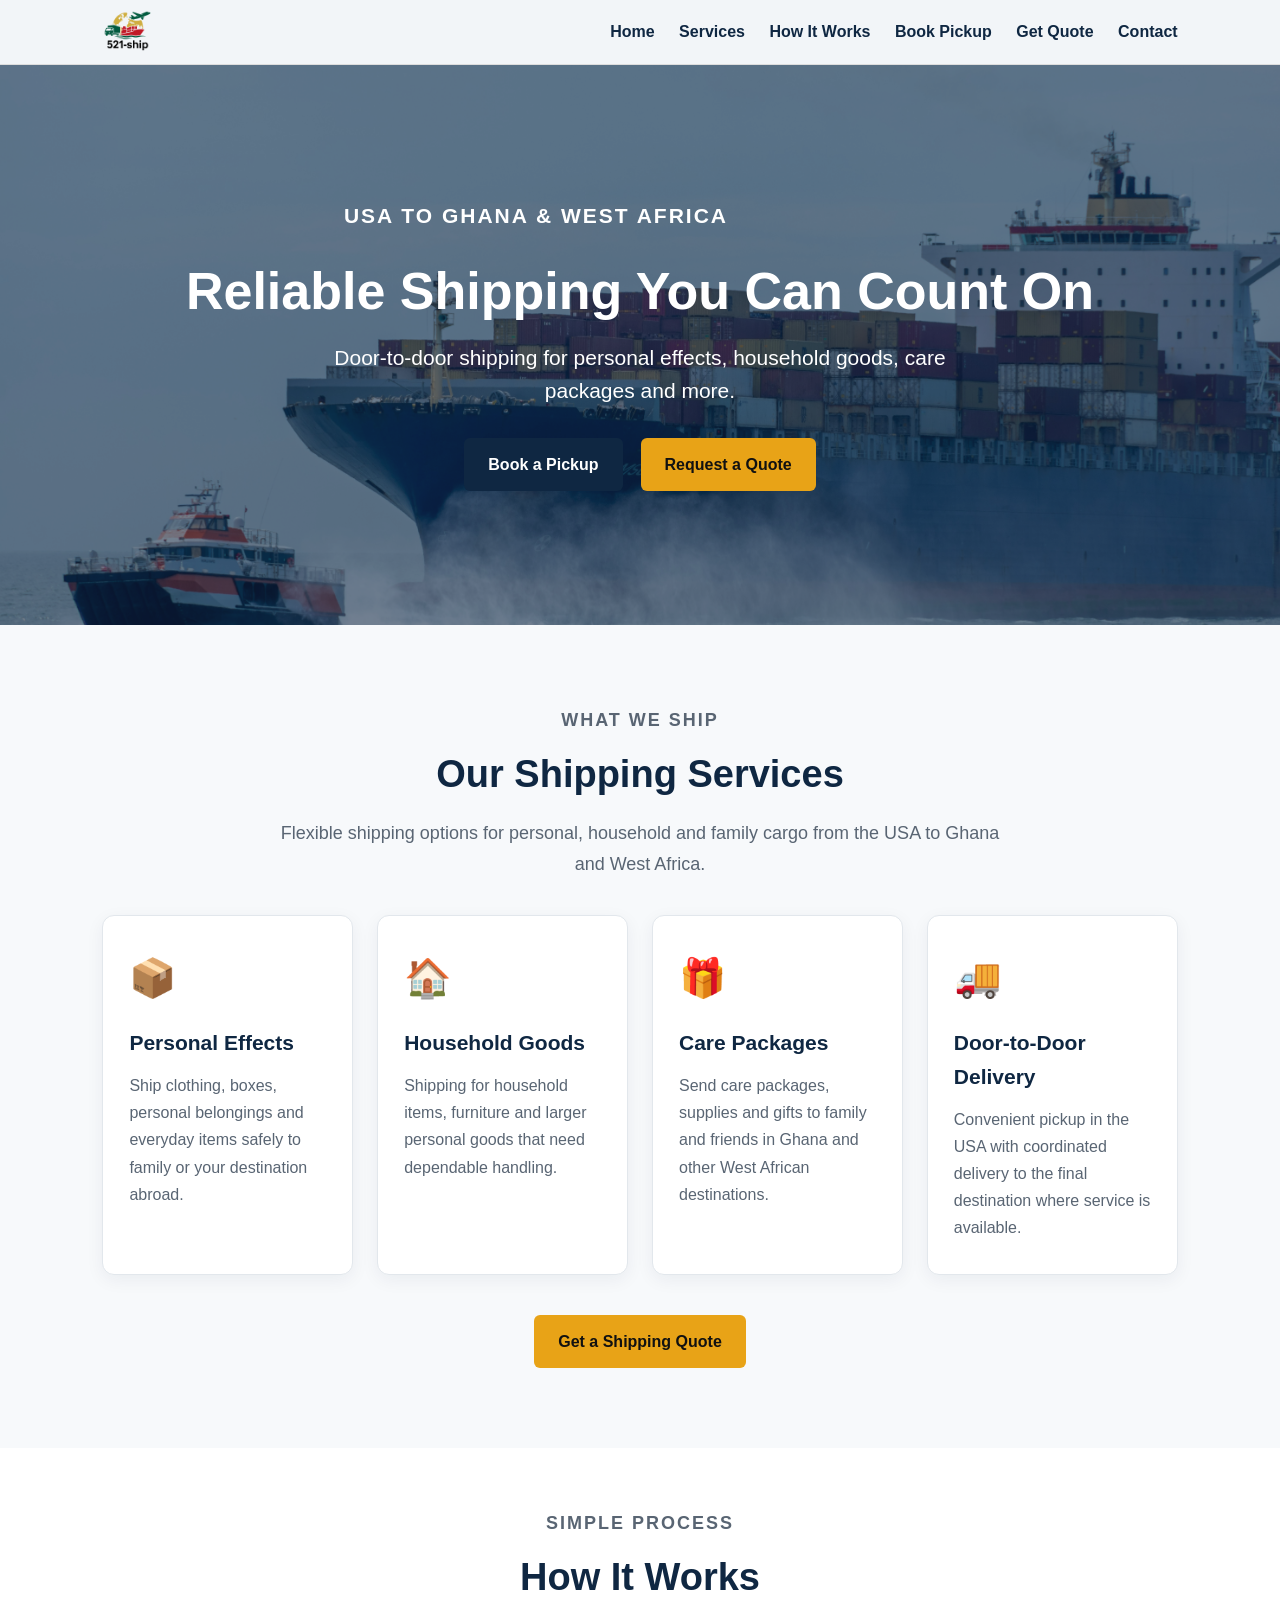
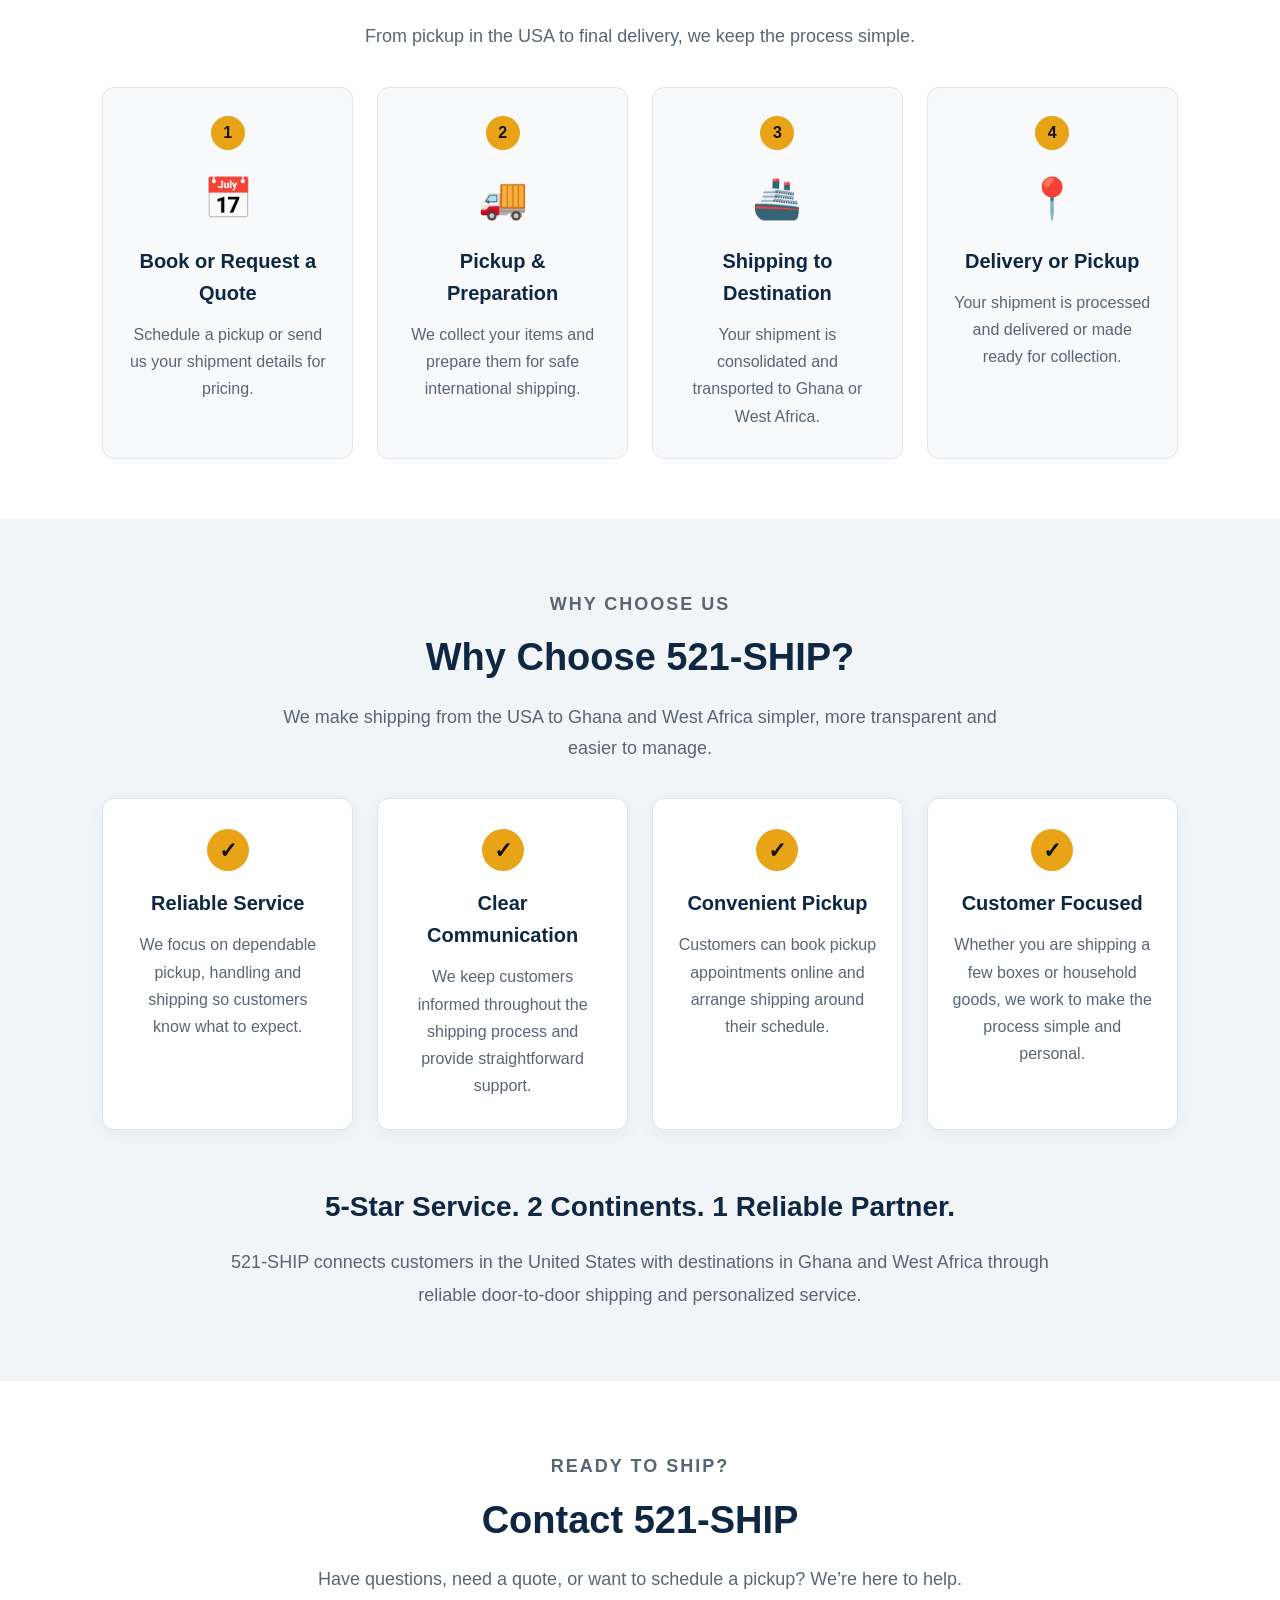
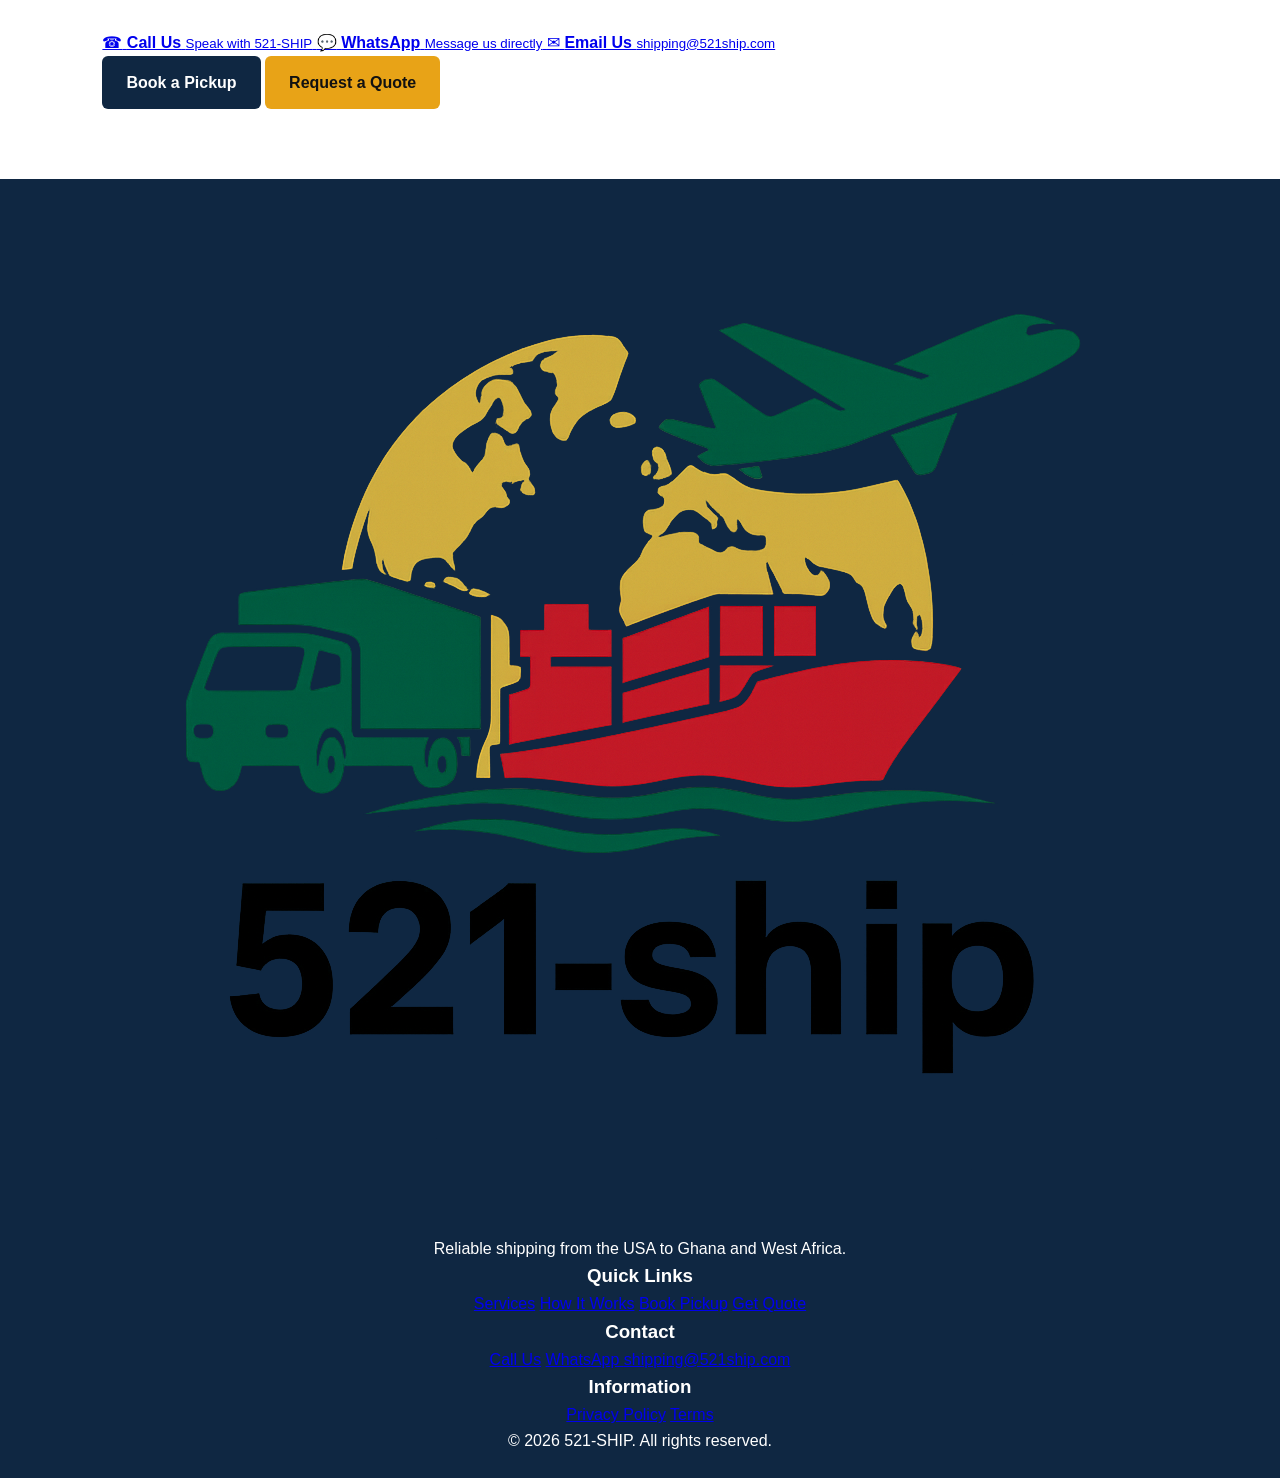
==== index.html @ 3feaa0c7 "Update index.html" ====
<!DOCTYPE html>
<html lang="en">
<head>
    <meta charset="UTF-8">
    
    <meta name="viewport" content="width=device-width, initial-scale=1.0">

    <title>521-SHIP | Shipping USA to Ghana & West Africa</title>

    <meta
        name="description"
        content="521-SHIP provides reliable door-to-door shipping from the USA to Ghana and West Africa."
    >
    <link rel="stylesheet" href="css/style.css">
</head>

<body>

 <header>

    <a href="index.html" class="logo-link">
    <img
    src="./images/logo512.png"
    alt="521-SHIP"
    class="site-logo"
>
    </a>

    <nav>
        <a href="index.html#home">Home</a>
        <a href="index.html#services">Services</a>
        <a href="index.html#how-it-works">How It Works</a>
        <a href="booking.html">Book Pickup</a>
        <a href="quote.html">Get Quote</a>
        <a href="index.html#contact">Contact</a>
    </nav>

</header>


    <main>

<section id="home" class="hero">

    <div class="hero-overlay"></div>

    <div class="hero-content">

        <p class="hero-kicker">
            USA TO GHANA & WEST AFRICA
        </p>

        <h2>
            Reliable Shipping You Can Count On
        </h2>

        <p class="hero-text">
            Door-to-door shipping for personal effects,
            household goods, care packages and more.
        </p>

        <div class="button-group">
            <a class="btn" href="booking.html">
                Book a Pickup
            </a>

            <a class="btn btn-secondary" href="quote.html">
                Request a Quote
            </a>
        </div>

    </div>

</section>


<section id="services" class="services-section">

    <div class="section-heading">
        <p class="section-kicker">WHAT WE SHIP</p>
        <h2>Our Shipping Services</h2>
        <p>
            Flexible shipping options for personal, household and family cargo
            from the USA to Ghana and West Africa.
        </p>
    </div>

    <div class="services-grid">

        <div class="service-card">
            <div class="service-icon">📦</div>
            <h3>Personal Effects</h3>
            <p>
                Ship clothing, boxes, personal belongings and everyday items
                safely to family or your destination abroad.
            </p>
        </div>

        <div class="service-card">
            <div class="service-icon">🏠</div>
            <h3>Household Goods</h3>
            <p>
                Shipping for household items, furniture and larger personal
                goods that need dependable handling.
            </p>
        </div>

        <div class="service-card">
            <div class="service-icon">🎁</div>
            <h3>Care Packages</h3>
            <p>
                Send care packages, supplies and gifts to family and friends
                in Ghana and other West African destinations.
            </p>
        </div>

        <div class="service-card">
            <div class="service-icon">🚚</div>
            <h3>Door-to-Door Delivery</h3>
            <p>
                Convenient pickup in the USA with coordinated delivery to the
                final destination where service is available.
            </p>
        </div>

    </div>

    <div class="services-cta">
        <a href="quote.html" class="btn btn-secondary">
            Get a Shipping Quote
        </a>
    </div>

</section>


<section id="how-it-works" class="how-section">

    <div class="section-heading">
        <p class="section-kicker">SIMPLE PROCESS</p>
        <h2>How It Works</h2>
        <p>
            From pickup in the USA to final delivery, we keep the process simple.
        </p>
    </div>

    <div class="how-grid">

        <div class="how-card">
            <div class="step-number">1</div>
            <div class="how-icon">📅</div>
            <h3>Book or Request a Quote</h3>
            <p>
                Schedule a pickup or send us your shipment details for pricing.
            </p>
        </div>

        <div class="how-card">
            <div class="step-number">2</div>
            <div class="how-icon">🚚</div>
            <h3>Pickup & Preparation</h3>
            <p>
                We collect your items and prepare them for safe international shipping.
            </p>
        </div>

        <div class="how-card">
            <div class="step-number">3</div>
            <div class="how-icon">🚢</div>
            <h3>Shipping to Destination</h3>
            <p>
                Your shipment is consolidated and transported to Ghana or West Africa.
            </p>
        </div>

        <div class="how-card">
            <div class="step-number">4</div>
            <div class="how-icon">📍</div>
            <h3>Delivery or Pickup</h3>
            <p>
                Your shipment is processed and delivered or made ready for collection.
            </p>
        </div>

    </div>

</section>


    <section id="about" class="about-section">

    <div class="section-heading">
        <p class="section-kicker">WHY CHOOSE US</p>
        <h2>Why Choose 521-SHIP?</h2>
        <p>
            We make shipping from the USA to Ghana and West Africa
            simpler, more transparent and easier to manage.
        </p>
    </div>

    <div class="why-grid">

        <div class="why-card">
            <div class="why-icon">✓</div>
            <h3>Reliable Service</h3>
            <p>
                We focus on dependable pickup, handling and shipping
                so customers know what to expect.
            </p>
        </div>

        <div class="why-card">
            <div class="why-icon">✓</div>
            <h3>Clear Communication</h3>
            <p>
                We keep customers informed throughout the shipping
                process and provide straightforward support.
            </p>
        </div>

        <div class="why-card">
            <div class="why-icon">✓</div>
            <h3>Convenient Pickup</h3>
            <p>
                Customers can book pickup appointments online and
                arrange shipping around their schedule.
            </p>
        </div>

        <div class="why-card">
            <div class="why-icon">✓</div>
            <h3>Customer Focused</h3>
            <p>
                Whether you are shipping a few boxes or household goods,
                we work to make the process simple and personal.
            </p>
        </div>

    </div>

    <div class="about-story">

        <h3>5-Star Service. 2 Continents. 1 Reliable Partner.</h3>

        <p>
            521-SHIP connects customers in the United States with
            destinations in Ghana and West Africa through reliable
            door-to-door shipping and personalized service.
        </p>

    </div>

</section>


<section id="contact" class="contact-section">

    <div class="section-heading">
        <p class="section-kicker">READY TO SHIP?</p>
        <h2>Contact 521-SHIP</h2>
        <p>
            Have questions, need a quote, or want to schedule a pickup?
            We’re here to help.
        </p>
    </div>

    <div class="contact-actions">

        <a class="contact-action" href="tel:+18352427092">
            <span class="contact-action-icon">☎</span>
            <span>
                <strong>Call Us</strong>
                <small>Speak with 521-SHIP</small>
            </span>
        </a>

        <a class="contact-action"
           href="https://wa.me/18352427092"
           target="_blank">

            <span class="contact-action-icon">💬</span>
            <span>
                <strong>WhatsApp</strong>
                <small>Message us directly</small>
            </span>
        </a>

        <a class="contact-action"
           href="mailto:shipping@521ship.com">

            <span class="contact-action-icon">✉</span>
            <span>
                <strong>Email Us</strong>
                <small>shipping@521ship.com</small>
            </span>
        </a>

    </div>

    <div class="contact-cta">

        <a href="booking.html" class="btn">
            Book a Pickup
        </a>

        <a href="quote.html" class="btn btn-secondary">
            Request a Quote
        </a>

    </div>

</section>

    </main>


 <footer class="site-footer">

    <div class="footer-grid">

        <div class="footer-brand">
            <img
                src="./images/logo512.png"
                alt="521-SHIP"
                class="footer-logo"
            >

            <p>
                Reliable shipping from the USA to Ghana and West Africa.
            </p>
        </div>

        <div class="footer-links">
            <h3>Quick Links</h3>

            <a href="index.html#services">Services</a>
            <a href="index.html#how-it-works">How It Works</a>
            <a href="booking.html">Book Pickup</a>
            <a href="quote.html">Get Quote</a>
        </div>

        <div class="footer-links">
            <h3>Contact</h3>

            <a href="tel:+1YOURNUMBER">Call Us</a>
            <a href="https://wa.me/1YOURNUMBER" target="_blank">
                WhatsApp
            </a>
            <a href="mailto:shipping@521ship.com">
                shipping@521ship.com
            </a>
        </div>

        <div class="footer-links">
            <h3>Information</h3>

            <a href="privacy.html">Privacy Policy</a>
            <a href="terms.html">Terms</a>
        </div>

    </div>

    <div class="footer-bottom">
        <p>
            &copy; 2026 521-SHIP. All rights reserved.
        </p>
    </div>

</footer>

</body>
</html>
---- css/style.css ----
* {
    margin: 0;
    padding: 0;
    box-sizing: border-box;
}

.logo-link {
    display: flex;
    align-items: center;
    text-decoration: none;
}

.site-logo {
    height: 52px;
    width: auto;
    max-width: 220px;
    object-fit: contain;
    display: block;
}


body {
    font-family: Arial, Helvetica, sans-serif;
    line-height: 1.6;
    color: #222;
    background: #ffffff;
}

header {
     background: #f2f5f8;
    color: #0f2742;
    padding: 6px 8%;
    display: flex;
    justify-content: space-between;
    align-items: center;
    flex-wrap: wrap;
    gap: 15px;
    border-bottom: 1px solid #dddddd;
    box-shadow: 0 2px 8px rgba(0,0,0,0.05);
}

header h1 {
    font-size: 28px;
}

nav a {
    color: #0f2742;
    text-decoration: none;
    margin-left: 20px;
    font-weight: 600;
}

nav a:hover {
    color: #e8a317;
}

.hero {
    position: relative;
    min-height: 560px;
    background-image: url("../images/shipping_hero.jpg");
    background-size: cover;
    background-position: center;
    display: flex;
    align-items: center;
    justify-content: center;
    text-align: center;
    padding: 80px 20px;
    overflow: hidden;
}

.hero-overlay {
    position: absolute;
    inset: 0;
    background: rgba(15, 39, 66, 0.58);
}

.hero-content {
    position: relative;
    z-index: 2;
    max-width: 950px;
    color: white;
}

.hero-kicker {
    font-size: 16px;
    font-weight: 700;
    letter-spacing: 2px;
    margin-bottom: 15px;
}


.hero h2 {
    font-size: 52px;
    line-height: 1.12;
    margin-bottom: 20px;
    color: white;
}

.hero-text {
    font-size: 21px;
    line-height: 1.6;
    max-width: 700px;
    margin: 0 auto 30px;
}


.hero p {
    font-size: 21px;
    max-width: 700px;
    margin-bottom: 30px;
}

.button-group {
    display: flex;
    gap: 18px;
    flex-wrap: wrap;
    justify-content: center;
    margin-top: 10px;
}

.btn {
    display: inline-block;
    padding: 14px 24px;
    border-radius: 6px;
    text-decoration: none;
    font-weight: bold;
    background: #0f2742;
    color: white;
}

.btn-secondary {
    background: #e8a317;
    color: #111;
}

section {
    padding: 70px 8%;
}

section h2 {
    text-align: center;
    font-size: 34px;
    margin-bottom: 35px;
    color: #0f2742;
}

.services-section {
    background: #f7f9fb;
    padding: 80px 8%;
}

.section-heading {
    max-width: 750px;
    margin: 0 auto 35px;
    text-align: center;
}

.section-kicker {
    color: #d99200;
    font-size: 14px;
    font-weight: 700;
    letter-spacing: 2px;
    margin-bottom: 8px;
}

.section-heading h2 {
    font-size: 38px;
    color: #0f2742;
    margin-bottom: 14px;
}

.section-heading p {
    font-size: 18px;
    color: #596573;
    line-height: 1.7;
}


.about-section {
    background: #f2f5f8;
    padding: 70px 8%;
}

.why-grid {
    display: grid;
    grid-template-columns: repeat(4, 1fr);
    gap: 24px;
    max-width: 1200px;
    margin: 0 auto 45px;
}

.why-card {
    background: #ffffff;
    border-radius: 12px;
    padding: 30px 24px;
    text-align: center;
    border: 1px solid #dde4ea;
    box-shadow: 0 5px 18px rgba(15, 39, 66, 0.05);
}

.why-icon {
    width: 42px;
    height: 42px;
    margin: 0 auto 16px;
    border-radius: 50%;
    background: #e8a317;
    color: #111;
    display: flex;
    align-items: center;
    justify-content: center;
    font-size: 22px;
    font-weight: 700;
}

.why-card h3 {
    color: #0f2742;
    font-size: 20px;
    margin-bottom: 12px;
}

.why-card p {
    color: #596573;
    line-height: 1.7;
}

.about-story {
    max-width: 850px;
    margin: auto;
    text-align: center;
    padding-top: 10px;
}

.about-story h3 {
    color: #0f2742;
    font-size: 28px;
    margin-bottom: 16px;
}

.about-story p {
    color: #596573;
    font-size: 18px;
    line-height: 1.8;
}





.services-grid {
    display: grid;
    grid-template-columns: repeat(4, 1fr);
    gap: 24px;
    max-width: 1200px;
    margin: auto;
}

.service-card {
    background: white;
    border-radius: 12px;
    padding: 32px 26px;
    border: 1px solid #e2e7ec;
    box-shadow: 0 5px 18px rgba(15, 39, 66, 0.06);
    transition: transform 0.25s ease, box-shadow 0.25s ease;
}

.service-card:hover {
    transform: translateY(-6px);
    box-shadow: 0 12px 28px rgba(15, 39, 66, 0.12);
}

.service-icon {
    font-size: 38px;
    margin-bottom: 18px;
}

.service-card h3 {
    color: #0f2742;
    font-size: 21px;
    margin-bottom: 12px;
}

.service-card p {
    color: #596573;
    line-height: 1.7;
}

.services-cta {
    text-align: center;
    margin-top: 40px;
}


.services-grid {
    display: grid;
    grid-template-columns: repeat(auto-fit, minmax(220px, 1fr));
    gap: 24px;
}


.how-section {
    background: #ffffff;
    padding: 60px 8%;
}

.how-grid {
    display: grid;
    grid-template-columns: repeat(4, 1fr);
    gap: 24px;
    max-width: 1200px;
    margin: auto;
}

.how-card {
    position: relative;
    text-align: center;
    padding: 28px 24px;
    border-radius: 12px;
    background: #f7f9fb;
    border: 1px solid #e1e6eb;
}

.step-number {
    width: 34px;
    height: 34px;
    border-radius: 50%;
    background: #e8a317;
    color: #111;
    font-weight: 700;
    display: flex;
    align-items: center;
    justify-content: center;
    margin: 0 auto 16px;
}

.how-icon {
    font-size: 40px;
    margin-bottom: 15px;
}

.how-card h3 {
    color: #0f2742;
    font-size: 20px;
    margin-bottom: 12px;
}

.how-card p {
    color: #596573;
    line-height: 1.7;
}



.card {
    background: white;
    border: 1px solid #dddddd;
    border-radius: 10px;
    padding: 26px;
    box-shadow: 0 4px 12px rgba(0,0,0,0.06);
}

.card h3 {
    margin-bottom: 12px;
    color: #0f2742;
}

.steps {
    max-width: 800px;
    margin: auto;
}

.steps li {
    margin-bottom: 14px;
    font-size: 18px;
}

.about,
.contact {
    background: #f3f6f9;
    text-align: center;
}

footer {
    background: #0f2742;
    color: white;
    text-align: center;
    padding: 25px;
}

.booking-page {
    max-width: 1100px;
    margin: auto;
    padding: 40px 20px;
}

.booking-page h2 {
    text-align: center;
    color: #0f2742;
    margin-bottom: 10px;
}

.booking-page p {
    text-align: center;
    margin-bottom: 30px;
}


.contact-buttons {
    display: flex;
    justify-content: center;
    gap: 15px;
    flex-wrap: wrap;
    margin-top: 25px;
}

.whatsapp-btn {
    background: #25D366;
    color: white;
}

@media (max-width: 700px) {


    .how-grid {
        grid-template-columns: 1fr;
    }

    .how-section {
        padding: 60px 20px;
    }
    

    .services-grid {
    grid-template-columns: 1fr;
}

.services-section {
    padding: 60px 20px;
}

.section-heading h2 {
    font-size: 30px;
}

    .hero {
    min-height: 480px;
    padding: 60px 18px;
}

.hero h2 {
    font-size: 36px;
}

.hero-text {
    font-size: 18px;
}

.hero-kicker {
    font-size: 13px;
}

    nav {
    display: flex;
    flex-wrap: wrap;
    justify-content: center;
    gap: 10px;
}

nav a {
    margin: 0;
}

.site-logo {
    height: 50px;
}

    header {
        flex-direction: column;
        gap: 12px;
    }

    nav a {
        margin: 0 8px;
    }

    .hero h2 {
        font-size: 34px;
    }

    .hero p {
        font-size: 18px;
    }
.why-grid {
        grid-template-columns: 1fr;
    }

    .about-section {
        padding: 60px 20px;
    }

    .about-story h3 {
        font-size: 24px;
    }
    
}
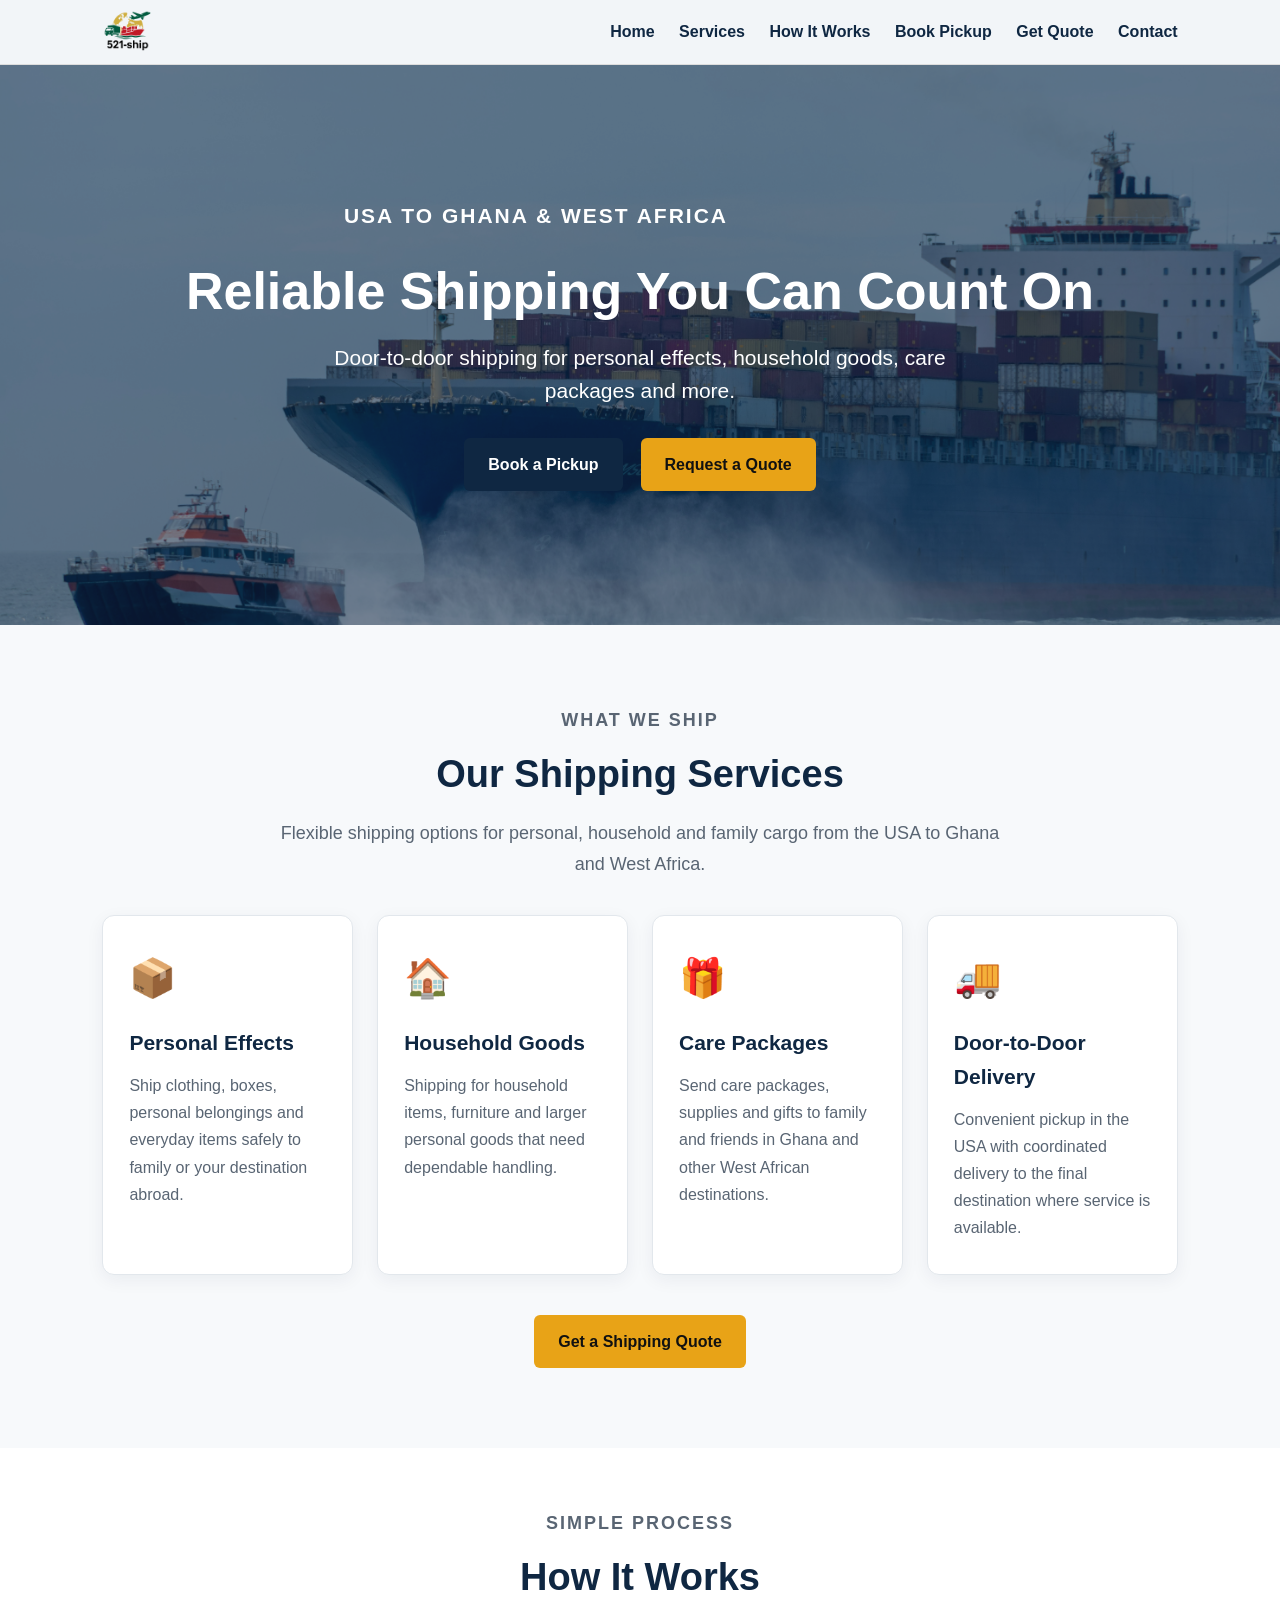
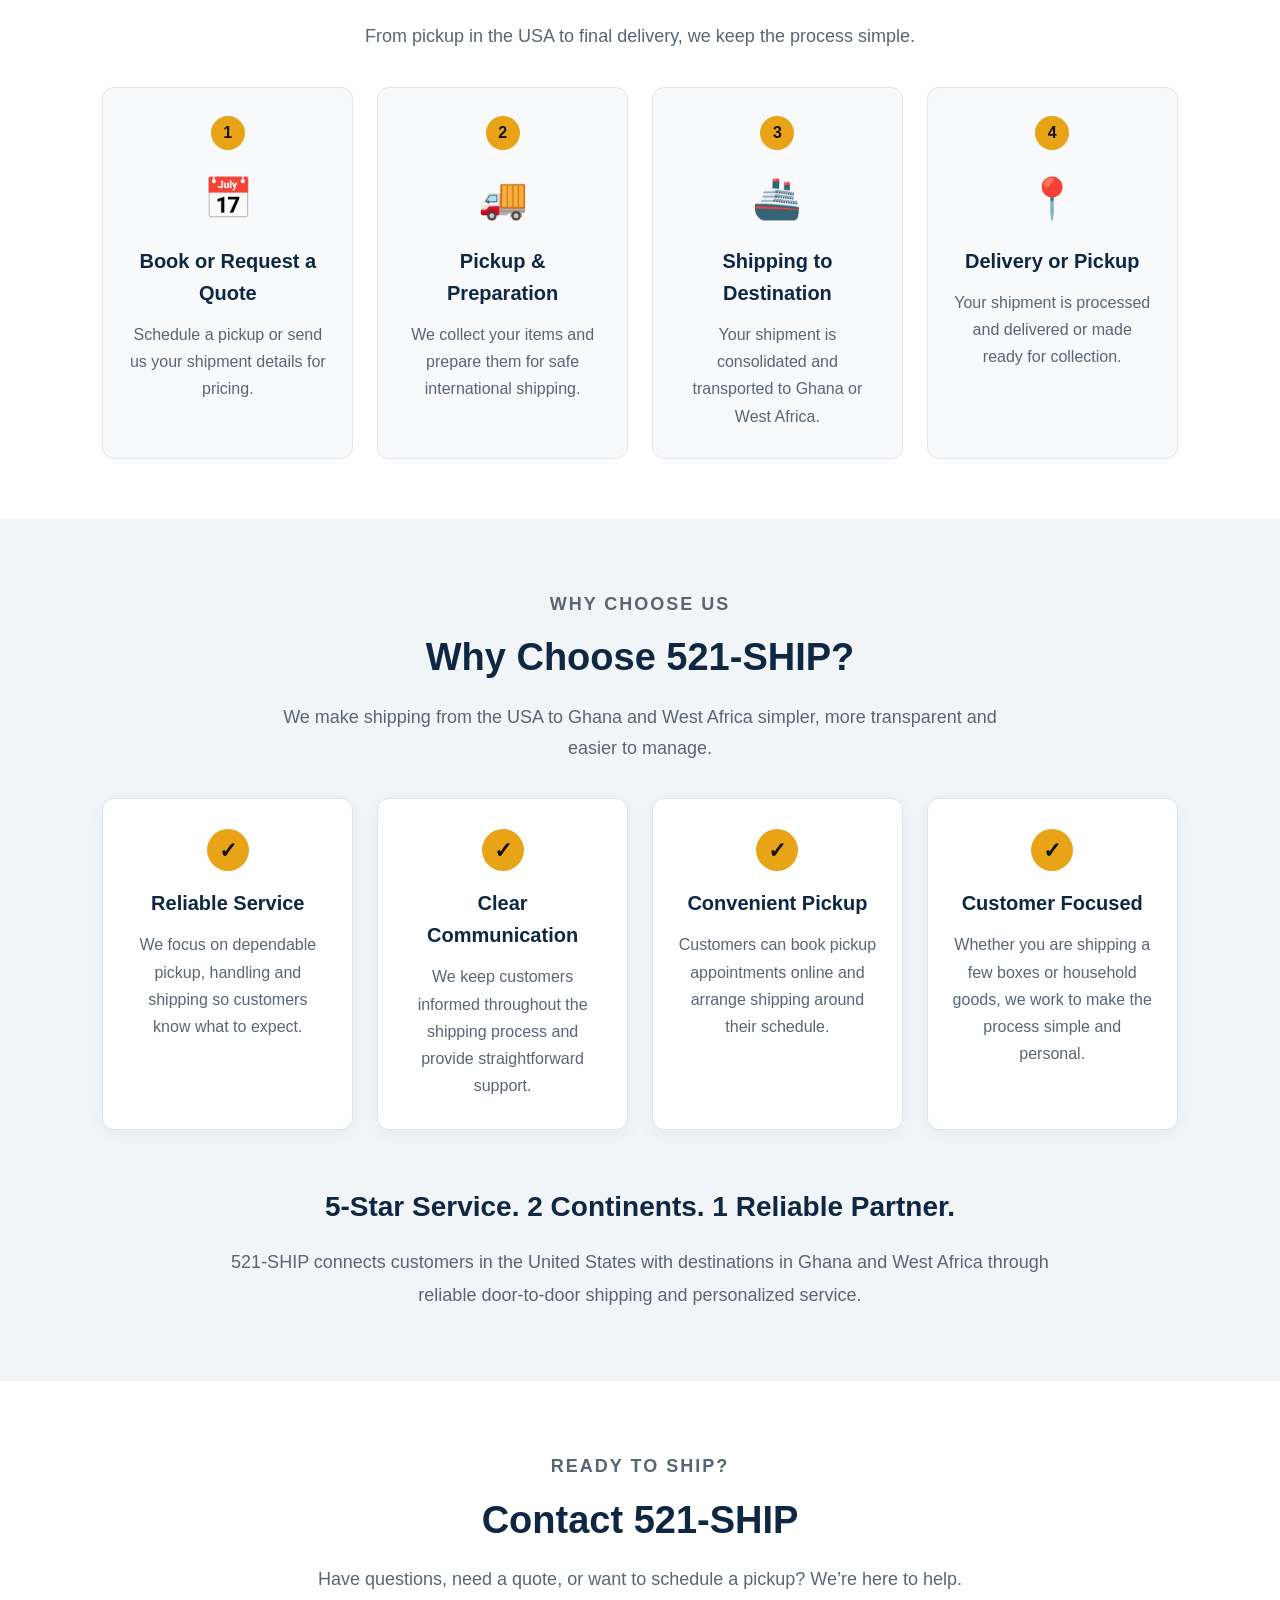
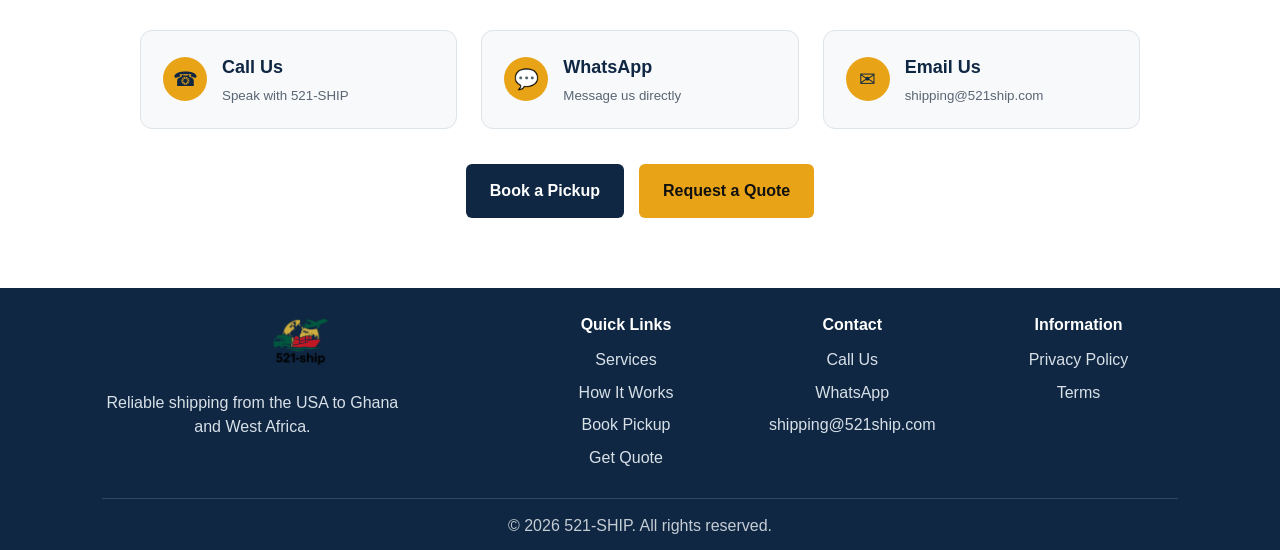
==== commit 04894296: "Update index.html" ====
--- a/index.html
+++ b/index.html
@@ -342,8 +342,8 @@
         <div class="footer-links">
             <h3>Contact</h3>
 
-            <a href="tel:+1YOURNUMBER">Call Us</a>
-            <a href="https://wa.me/1YOURNUMBER" target="_blank">
+            <a href="tel:+18352427092">Call Us</a>
+            <a href="https://wa.me/18352427092" target="_blank">
                 WhatsApp
             </a>
             <a href="mailto:shipping@521ship.com">
--- a/css/style.css
+++ b/css/style.css
@@ -379,6 +379,121 @@
     text-align: center;
 }
 
+.contact-section {
+    background: #ffffff;
+    padding: 70px 8%;
+}
+
+.contact-actions {
+    display: grid;
+    grid-template-columns: repeat(3, 1fr);
+    gap: 24px;
+    max-width: 1000px;
+    margin: 0 auto 35px;
+}
+
+.contact-action {
+    display: flex;
+    align-items: center;
+    gap: 15px;
+    padding: 22px;
+    background: #f7f9fb;
+    border: 1px solid #dde4ea;
+    border-radius: 12px;
+    text-decoration: none;
+    color: #0f2742;
+    transition: transform 0.2s ease, box-shadow 0.2s ease;
+}
+
+.contact-action:hover {
+    transform: translateY(-4px);
+    box-shadow: 0 8px 20px rgba(15, 39, 66, 0.10);
+}
+
+.contact-action-icon {
+    width: 44px;
+    height: 44px;
+    border-radius: 50%;
+    background: #e8a317;
+    display: flex;
+    align-items: center;
+    justify-content: center;
+    font-size: 20px;
+}
+
+.contact-action strong {
+    display: block;
+    font-size: 18px;
+}
+
+.contact-action small {
+    display: block;
+    margin-top: 3px;
+    color: #596573;
+}
+
+.contact-cta {
+    display: flex;
+    justify-content: center;
+    gap: 15px;
+    flex-wrap: wrap;
+}
+
+.site-footer {
+    background: #0f2742;
+    color: white;
+    padding: 24px 8% 12px;
+}
+
+.footer-grid {
+    display: grid;
+    grid-template-columns: 2fr 1fr 1fr 1fr;
+    gap: 28px;
+    max-width: 1200px;
+    margin: auto;
+}
+
+.footer-logo {
+    height: 62px;
+    width: auto;
+    margin-bottom: 10px;
+}
+
+.footer-brand p {
+    max-width: 300px;
+    line-height: 1.5;
+    color: #d8e0e8;
+    margin: 0;
+}
+
+.footer-links h3 {
+    font-size: 16px;
+    margin-bottom: 10px;
+}
+
+
+.footer-links a {
+    display: block;
+    color: #d8e0e8;
+    text-decoration: none;
+    margin-bottom: 7px;
+}
+
+.footer-links a:hover {
+    color: #e8a317;
+}
+
+.footer-bottom {
+    max-width: 1200px;
+    margin: 20px auto 0;
+    padding-top: 14px;
+    border-top: 1px solid rgba(255,255,255,0.15);
+    text-align: center;
+    color: #c4ccd4;
+}
+
+
+
 footer {
     background: #0f2742;
     color: white;
@@ -417,6 +532,43 @@
     color: white;
 }
 
+
+.legal-page {
+    max-width: 900px;
+    margin: auto;
+    padding: 60px 20px;
+}
+
+.legal-page h1 {
+    color: #0f2742;
+    font-size: 38px;
+    margin-bottom: 25px;
+}
+
+.legal-page h2 {
+    color: #0f2742;
+    font-size: 24px;
+    margin-top: 30px;
+    margin-bottom: 10px;
+}
+
+.legal-page p {
+    color: #596573;
+    line-height: 1.8;
+    margin-bottom: 16px;
+}
+
+.legal-page a {
+    color: #0f2742;
+}
+
+.legal-updated {
+    margin-top: 35px;
+    font-size: 14px;
+}
+
+
+
 @media (max-width: 700px) {
 
 
@@ -500,5 +652,21 @@
     .about-story h3 {
         font-size: 24px;
     }
-    
-}
+
+.contact-actions {
+    grid-template-columns: 1fr;
+}
+
+.contact-section {
+    padding: 60px 20px;
+}
+
+.footer-grid {
+    grid-template-columns: 1fr;
+    gap: 30px;
+}
+
+.site-footer {
+    padding: 45px 20px 20px;
+}   
+}
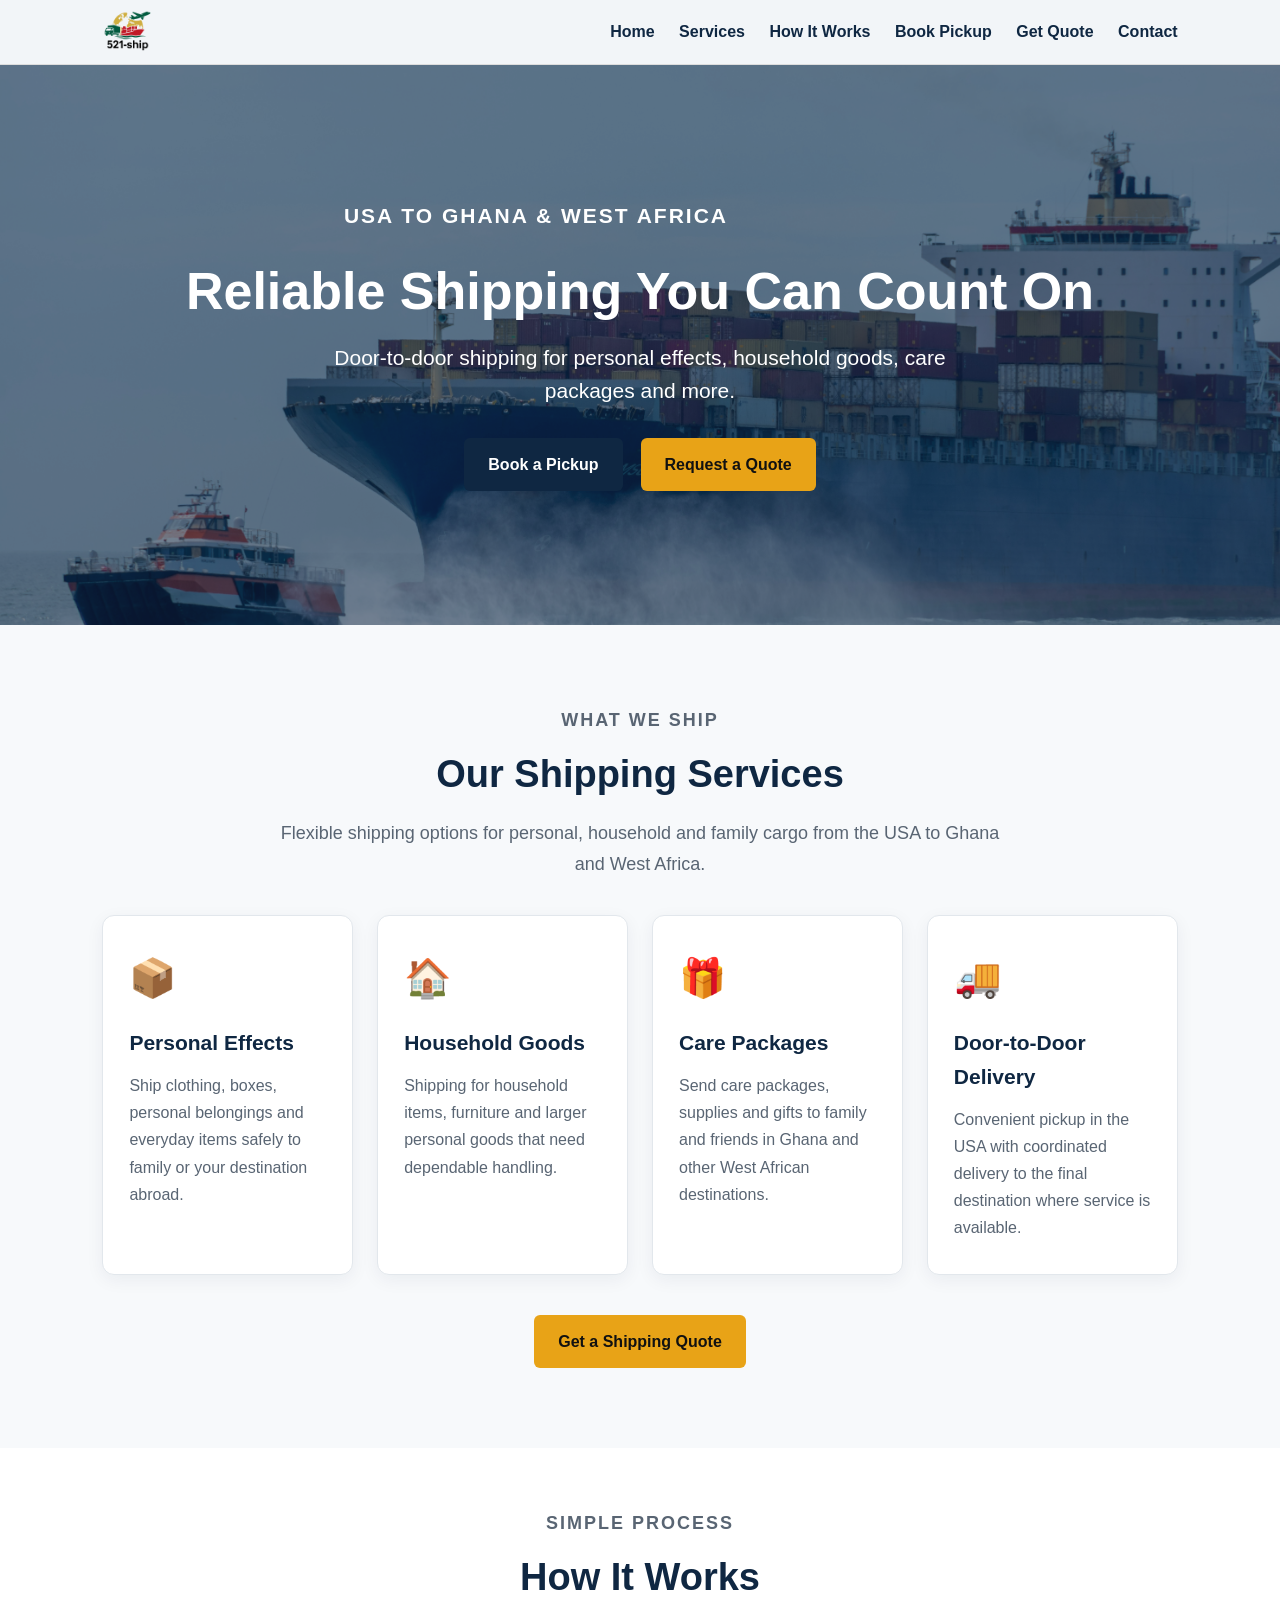
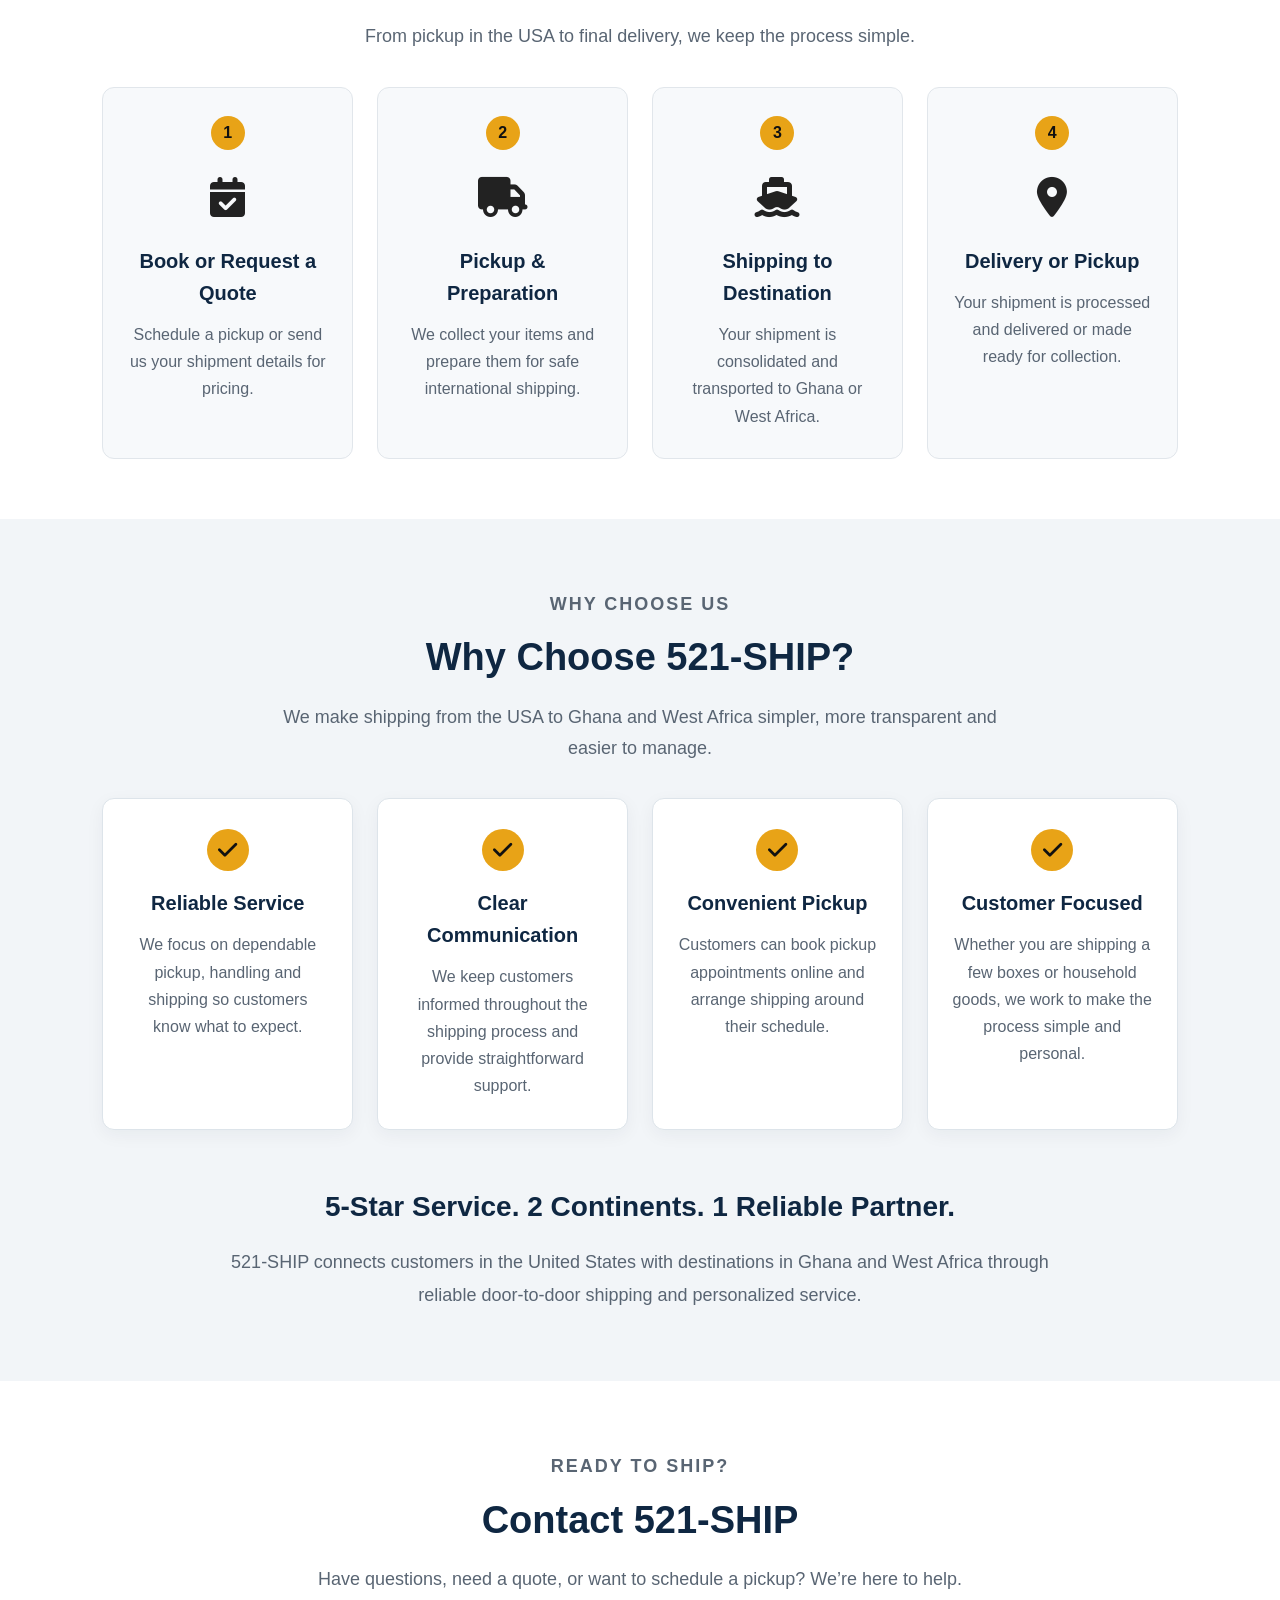
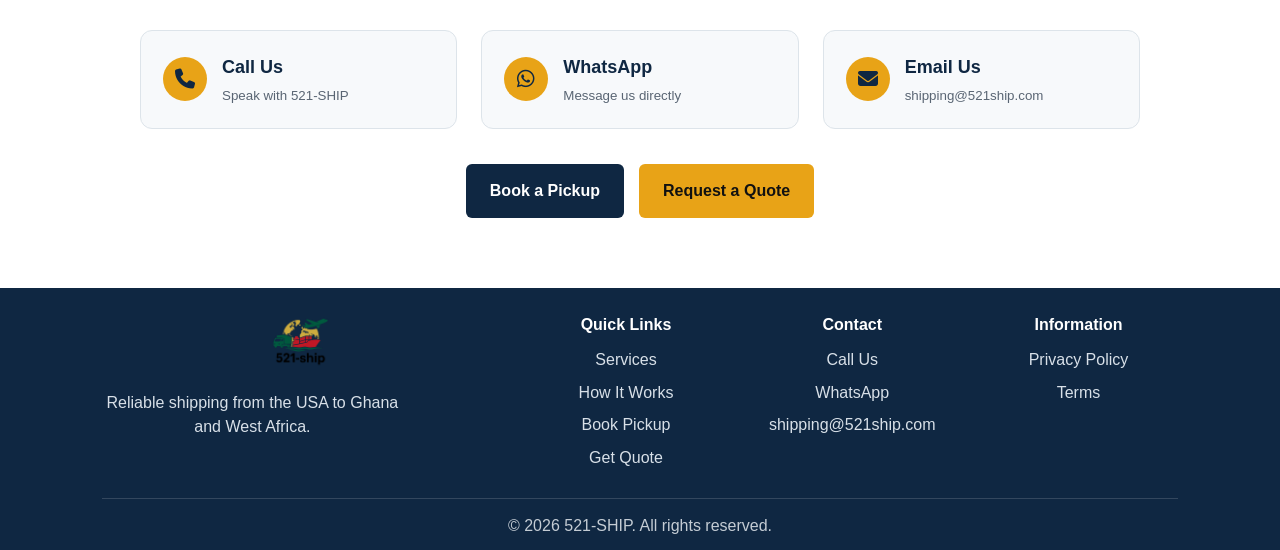
==== commit a43a8b8e: "Update index.html" ====
--- a/index.html
+++ b/index.html
@@ -12,6 +12,10 @@
         content="521-SHIP provides reliable door-to-door shipping from the USA to Ghana and West Africa."
     >
     <link rel="stylesheet" href="css/style.css">
+    <link
+    rel="stylesheet"
+    href="https://cdnjs.cloudflare.com/ajax/libs/font-awesome/6.5.2/css/all.min.css"
+>
 </head>
 
 <body>
@@ -148,7 +152,9 @@
 
         <div class="how-card">
             <div class="step-number">1</div>
-            <div class="how-icon">📅</div>
+<div class="how-icon">
+    <i class="fa-solid fa-calendar-check"></i>
+</div>
             <h3>Book or Request a Quote</h3>
             <p>
                 Schedule a pickup or send us your shipment details for pricing.
@@ -157,7 +163,9 @@
 
         <div class="how-card">
             <div class="step-number">2</div>
-            <div class="how-icon">🚚</div>
+          <div class="how-icon">
+    <i class="fa-solid fa-truck"></i>
+</div>
             <h3>Pickup & Preparation</h3>
             <p>
                 We collect your items and prepare them for safe international shipping.
@@ -166,7 +174,9 @@
 
         <div class="how-card">
             <div class="step-number">3</div>
-            <div class="how-icon">🚢</div>
+           <div class="how-icon">
+    <i class="fa-solid fa-ship"></i>
+</div>
             <h3>Shipping to Destination</h3>
             <p>
                 Your shipment is consolidated and transported to Ghana or West Africa.
@@ -175,7 +185,9 @@
 
         <div class="how-card">
             <div class="step-number">4</div>
-            <div class="how-icon">📍</div>
+           <div class="how-icon">
+    <i class="fa-solid fa-location-dot"></i>
+</div>
             <h3>Delivery or Pickup</h3>
             <p>
                 Your shipment is processed and delivered or made ready for collection.
@@ -201,7 +213,7 @@
     <div class="why-grid">
 
         <div class="why-card">
-            <div class="why-icon">✓</div>
+         <div class="why-icon">     <i class="fa-solid fa-check"></i> </div>
             <h3>Reliable Service</h3>
             <p>
                 We focus on dependable pickup, handling and shipping
@@ -210,7 +222,7 @@
         </div>
 
         <div class="why-card">
-            <div class="why-icon">✓</div>
+         <div class="why-icon">     <i class="fa-solid fa-check"></i> </div>
             <h3>Clear Communication</h3>
             <p>
                 We keep customers informed throughout the shipping
@@ -219,7 +231,7 @@
         </div>
 
         <div class="why-card">
-            <div class="why-icon">✓</div>
+         <div class="why-icon">     <i class="fa-solid fa-check"></i> </div>
             <h3>Convenient Pickup</h3>
             <p>
                 Customers can book pickup appointments online and
@@ -228,7 +240,7 @@
         </div>
 
         <div class="why-card">
-            <div class="why-icon">✓</div>
+         <div class="why-icon">     <i class="fa-solid fa-check"></i> </div>
             <h3>Customer Focused</h3>
             <p>
                 Whether you are shipping a few boxes or household goods,
@@ -267,7 +279,9 @@
     <div class="contact-actions">
 
         <a class="contact-action" href="tel:+18352427092">
-            <span class="contact-action-icon">☎</span>
+          <span class="contact-action-icon">
+    <i class="fa-solid fa-phone"></i>
+</span>
             <span>
                 <strong>Call Us</strong>
                 <small>Speak with 521-SHIP</small>
@@ -278,7 +292,9 @@
            href="https://wa.me/18352427092"
            target="_blank">
 
-            <span class="contact-action-icon">💬</span>
+          <span class="contact-action-icon">
+    <i class="fa-brands fa-whatsapp"></i>
+</span>
             <span>
                 <strong>WhatsApp</strong>
                 <small>Message us directly</small>
@@ -288,7 +304,9 @@
         <a class="contact-action"
            href="mailto:shipping@521ship.com">
 
-            <span class="contact-action-icon">✉</span>
+           <span class="contact-action-icon">
+    <i class="fa-solid fa-envelope"></i>
+</span>
             <span>
                 <strong>Email Us</strong>
                 <small>shipping@521ship.com</small>
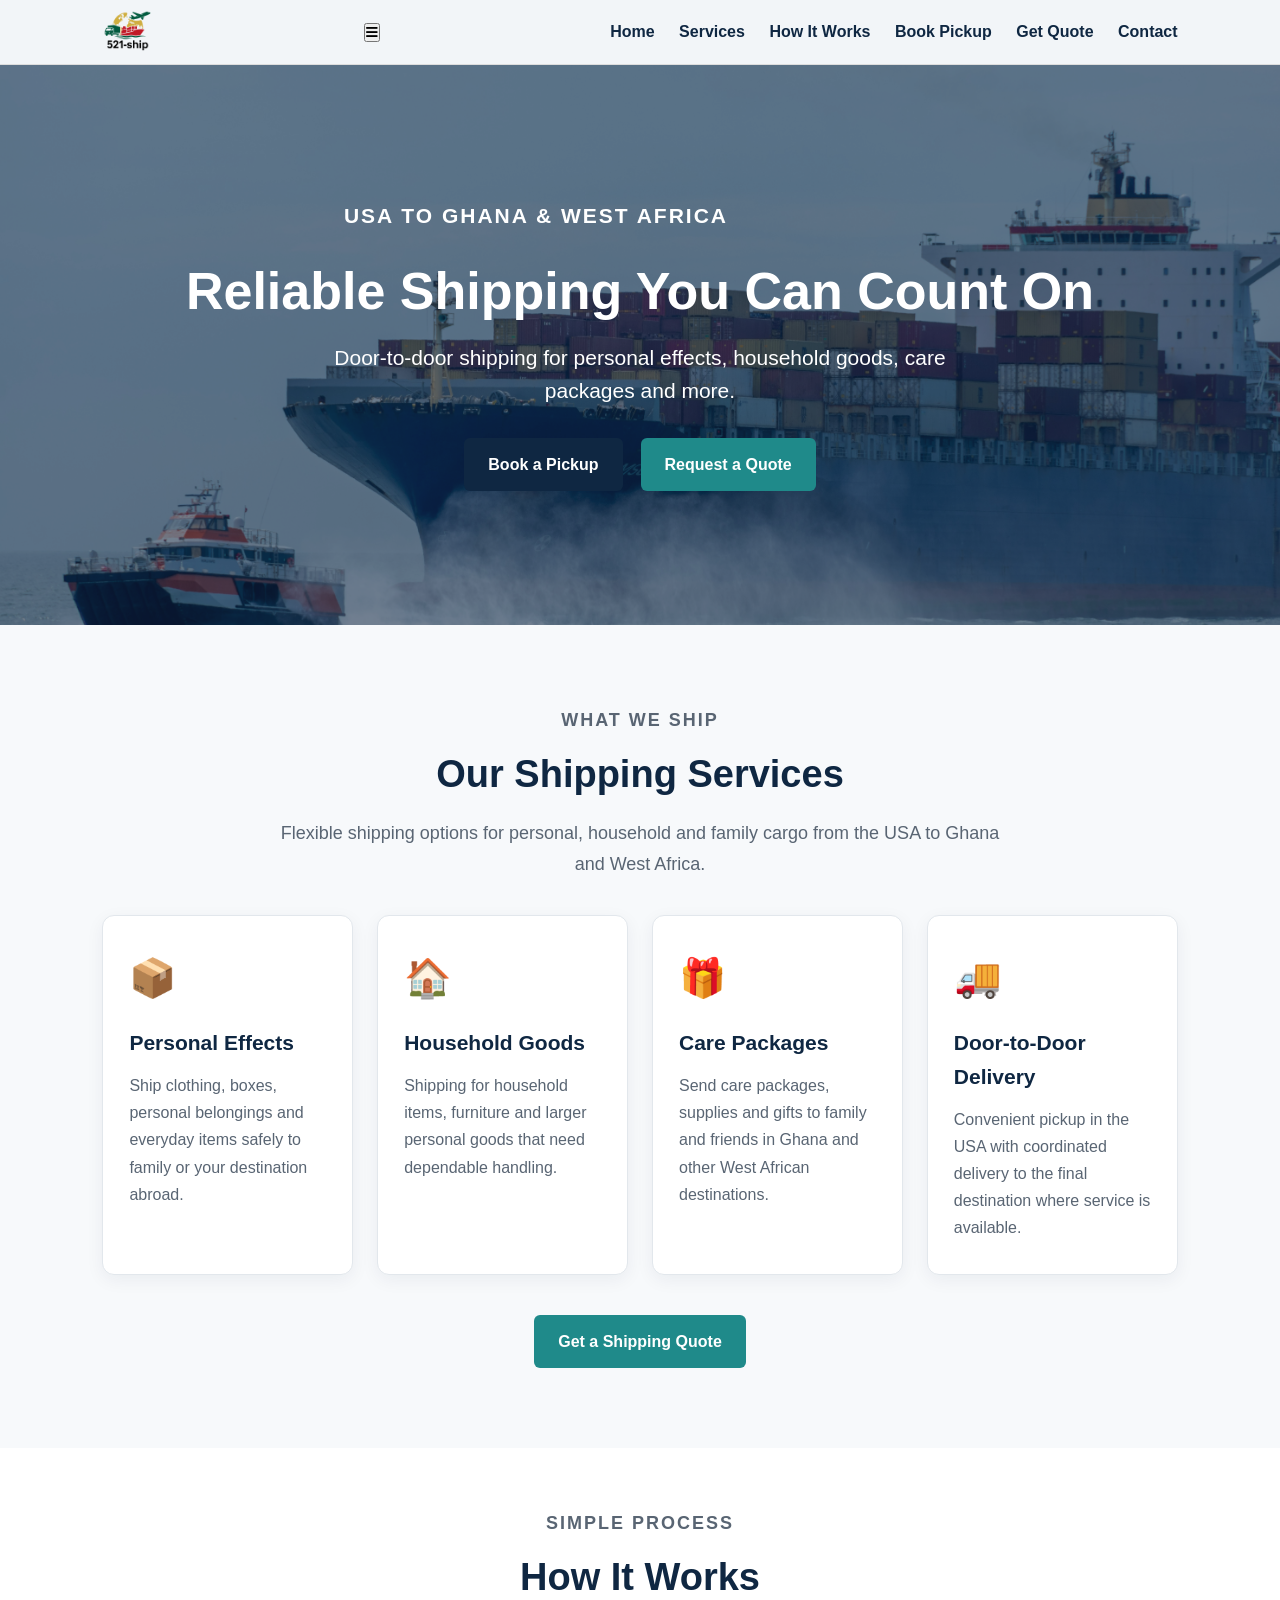
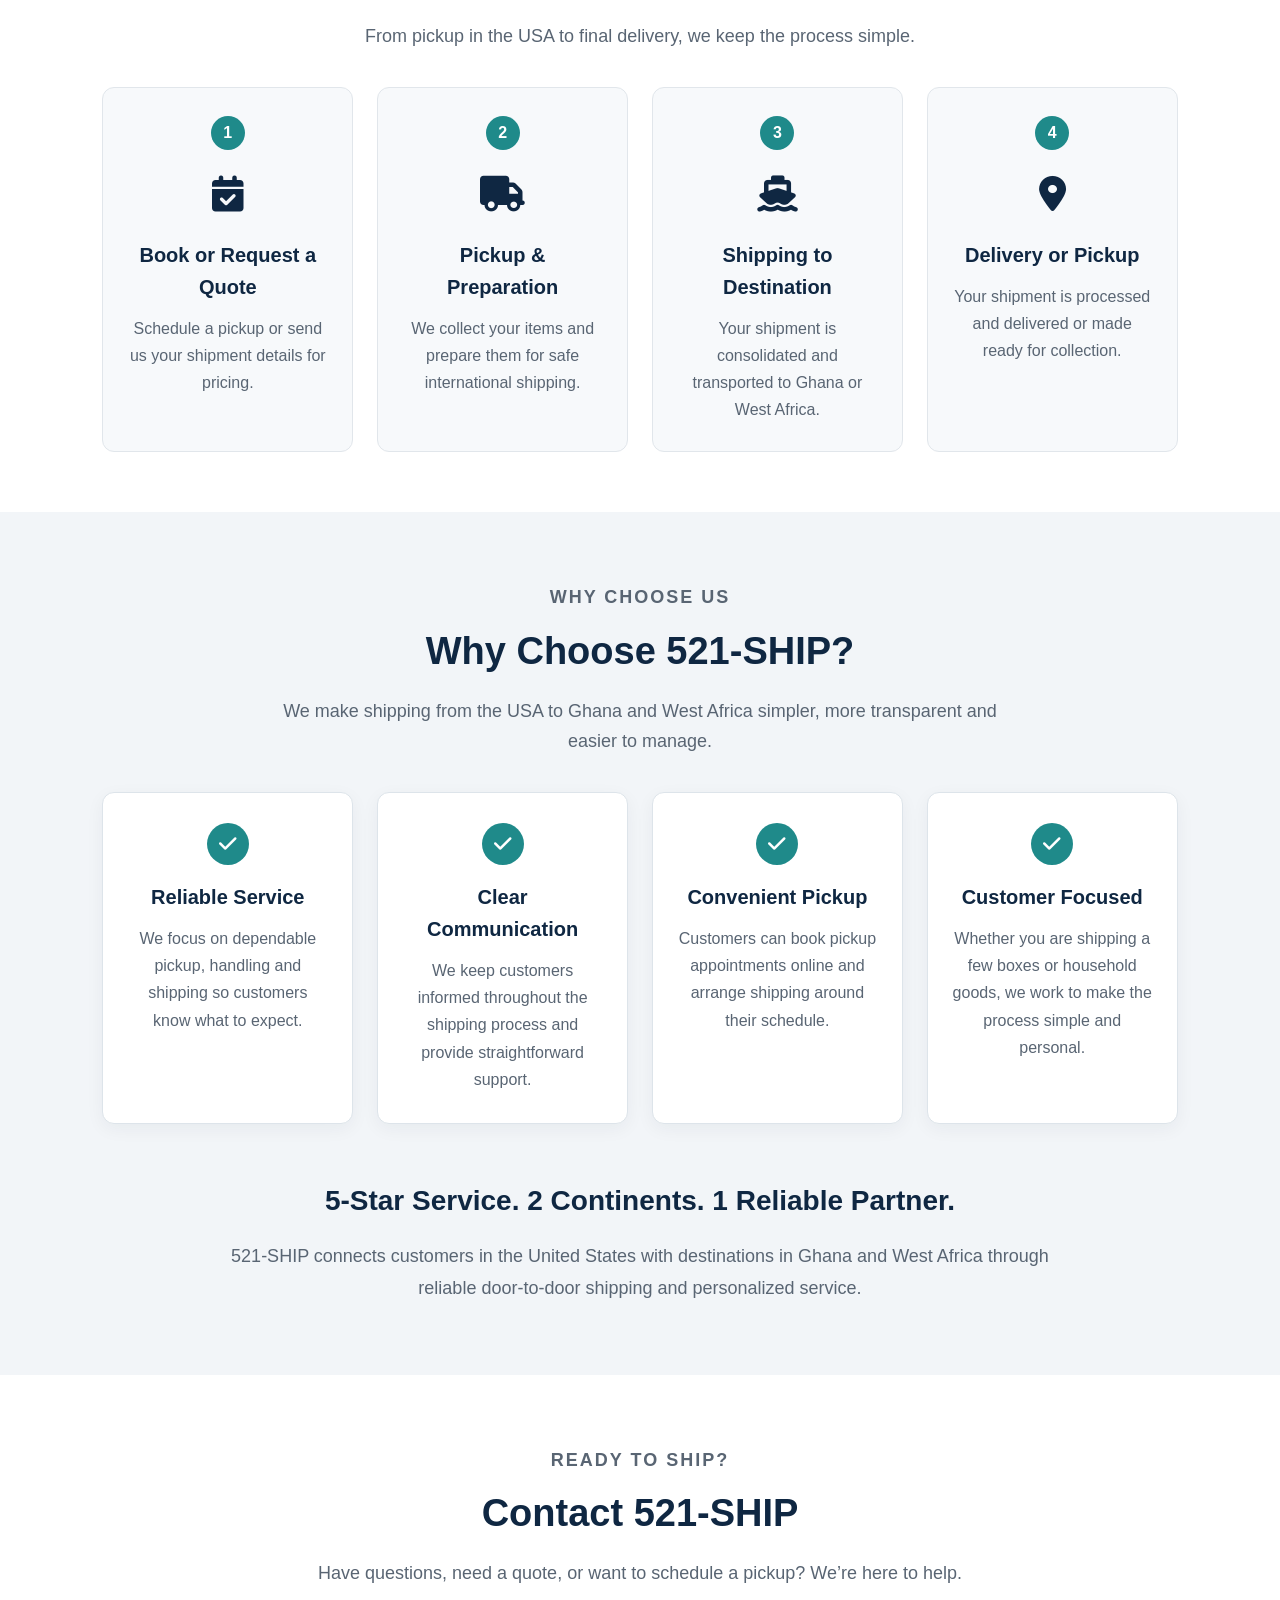
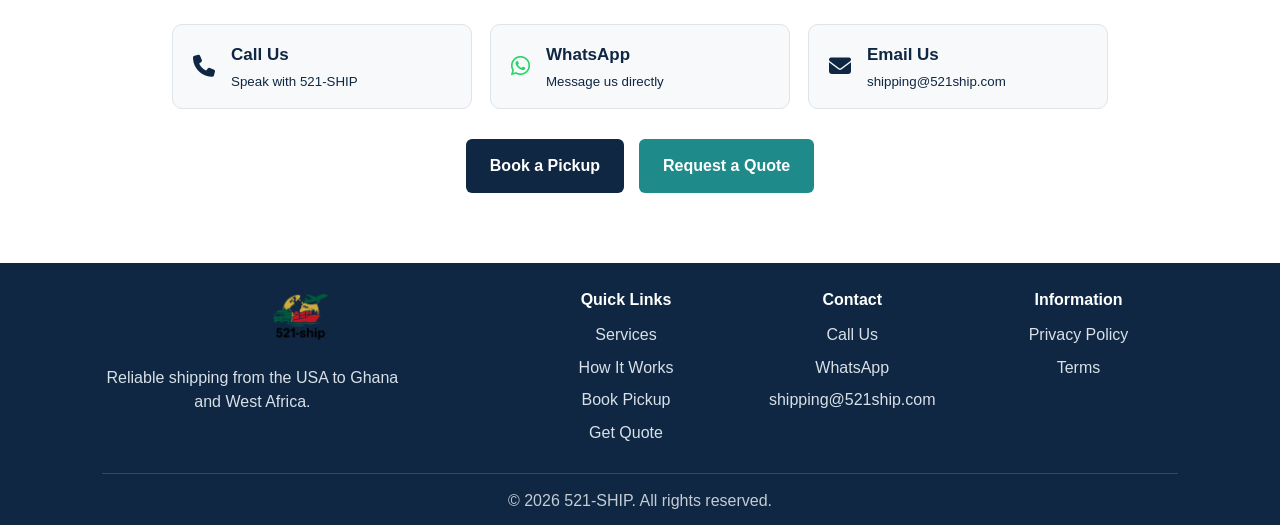
==== commit b9f5e377: "Update index.html" ====
--- a/index.html
+++ b/index.html
@@ -30,14 +30,18 @@
 >
     </a>
 
-    <nav>
-        <a href="index.html#home">Home</a>
-        <a href="index.html#services">Services</a>
-        <a href="index.html#how-it-works">How It Works</a>
-        <a href="booking.html">Book Pickup</a>
-        <a href="quote.html">Get Quote</a>
-        <a href="index.html#contact">Contact</a>
-    </nav>
+<button class="menu-toggle" aria-label="Open navigation">
+    <i class="fa-solid fa-bars"></i>
+</button>
+
+<nav class="main-nav">
+    <a href="index.html#home">Home</a>
+    <a href="index.html#services">Services</a>
+    <a href="index.html#how-it-works">How It Works</a>
+    <a href="booking.html">Book Pickup</a>
+    <a href="quote.html">Get Quote</a>
+    <a href="index.html#contact">Contact</a>
+</nav>
 
 </header>
 
--- a/css/style.css
+++ b/css/style.css
@@ -39,7 +39,7 @@
     box-shadow: 0 2px 8px rgba(0,0,0,0.05);
 }
 
-header h1 {
+ h1 {
     font-size: 28px;
 }
 
@@ -129,8 +129,8 @@
 }
 
 .btn-secondary {
-    background: #e8a317;
-    color: #111;
+      background: #1F8A8A;
+    color: white;
 }
 
 section {
@@ -156,7 +156,7 @@
 }
 
 .section-kicker {
-    color: #d99200;
+    color: #1F8A8A;
     font-size: 14px;
     font-weight: 700;
     letter-spacing: 2px;
@@ -203,13 +203,12 @@
     height: 42px;
     margin: 0 auto 16px;
     border-radius: 50%;
-    background: #e8a317;
-    color: #111;
+    background: #1F8A8A;
+    color: white;
     display: flex;
     align-items: center;
     justify-content: center;
-    font-size: 22px;
-    font-weight: 700;
+    font-size: 20px;
 }
 
 .why-card h3 {
@@ -323,8 +322,8 @@
     width: 34px;
     height: 34px;
     border-radius: 50%;
-    background: #e8a317;
-    color: #111;
+    background:#1F8A8A;
+    color: white;
     font-weight: 700;
     display: flex;
     align-items: center;
@@ -386,20 +385,21 @@
 
 .contact-actions {
     display: grid;
-    grid-template-columns: repeat(3, 1fr);
-    gap: 24px;
-    max-width: 1000px;
-    margin: 0 auto 35px;
+    grid-template-columns: repeat(3, minmax(220px, 300px));
+    gap: 18px;
+    justify-content: center;
+    max-width: 980px;
+    margin: 0 auto 30px;
 }
 
 .contact-action {
     display: flex;
     align-items: center;
-    gap: 15px;
-    padding: 22px;
+    gap: 16px;
+    padding: 16px 20px;
     background: #f7f9fb;
     border: 1px solid #dde4ea;
-    border-radius: 12px;
+    border-radius: 10px;
     text-decoration: none;
     color: #0f2742;
     transition: transform 0.2s ease, box-shadow 0.2s ease;
@@ -411,24 +411,26 @@
 }
 
 .contact-action-icon {
-    width: 44px;
-    height: 44px;
-    border-radius: 50%;
-    background: #e8a317;
+    width: auto;
+    height: auto;
+    border-radius: 0;
+    background: transparent;
     display: flex;
     align-items: center;
     justify-content: center;
-    font-size: 20px;
+    font-size: 22px;
+    color: #0f2742;
 }
 
 .contact-action strong {
     display: block;
-    font-size: 18px;
+    font-size: 17px;
 }
 
 .contact-action small {
     display: block;
     margin-top: 3px;
+    font-size: 13px
     color: #596573;
 }
 
@@ -567,11 +569,81 @@
     font-size: 14px;
 }
 
+.contact-action-icon i,
+.how-icon i,
+.why-icon i {
+    line-height: 1;
+}
+
+.how-icon {
+    color: #0f2742;
+    font-size: 36px;
+}
+
+.contact-action-icon {
+    color: #0f2742;
+}
+.fa-whatsapp {
+    color: #25D366;
+}
+
+.fa-phone,
+.fa-envelope {
+    color: #0f2742;
+}
 
 
 @media (max-width: 700px) {
 
-
+header {
+    padding: 8px 14px;
+    gap: 8px;
+}
+
+.site-logo {
+    height: 42px;
+}
+
+nav {
+    display: flex;
+    flex-wrap: wrap;
+    justify-content: center;
+    gap: 8px 12px;
+}
+
+nav a {
+    margin: 0;
+    font-size: 13px;
+}
+
+.hero {
+    min-height: 430px;
+    padding: 50px 18px;
+}
+
+.hero h2 {
+    font-size: 30px;
+    line-height: 1.15;
+}
+
+.hero-text {
+    font-size: 16px;
+    line-height: 1.5;
+}
+
+.hero-kicker {
+    font-size: 12px;
+    letter-spacing: 1.5px;
+}
+
+.button-group {
+    gap: 10px;
+}
+
+.btn {
+    padding: 12px 18px;
+    font-size: 14px;
+}
     .how-grid {
         grid-template-columns: 1fr;
     }
@@ -593,50 +665,6 @@
     font-size: 30px;
 }
 
-    .hero {
-    min-height: 480px;
-    padding: 60px 18px;
-}
-
-.hero h2 {
-    font-size: 36px;
-}
-
-.hero-text {
-    font-size: 18px;
-}
-
-.hero-kicker {
-    font-size: 13px;
-}
-
-    nav {
-    display: flex;
-    flex-wrap: wrap;
-    justify-content: center;
-    gap: 10px;
-}
-
-nav a {
-    margin: 0;
-}
-
-.site-logo {
-    height: 50px;
-}
-
-    header {
-        flex-direction: column;
-        gap: 12px;
-    }
-
-    nav a {
-        margin: 0 8px;
-    }
-
-    .hero h2 {
-        font-size: 34px;
-    }
 
     .hero p {
         font-size: 18px;
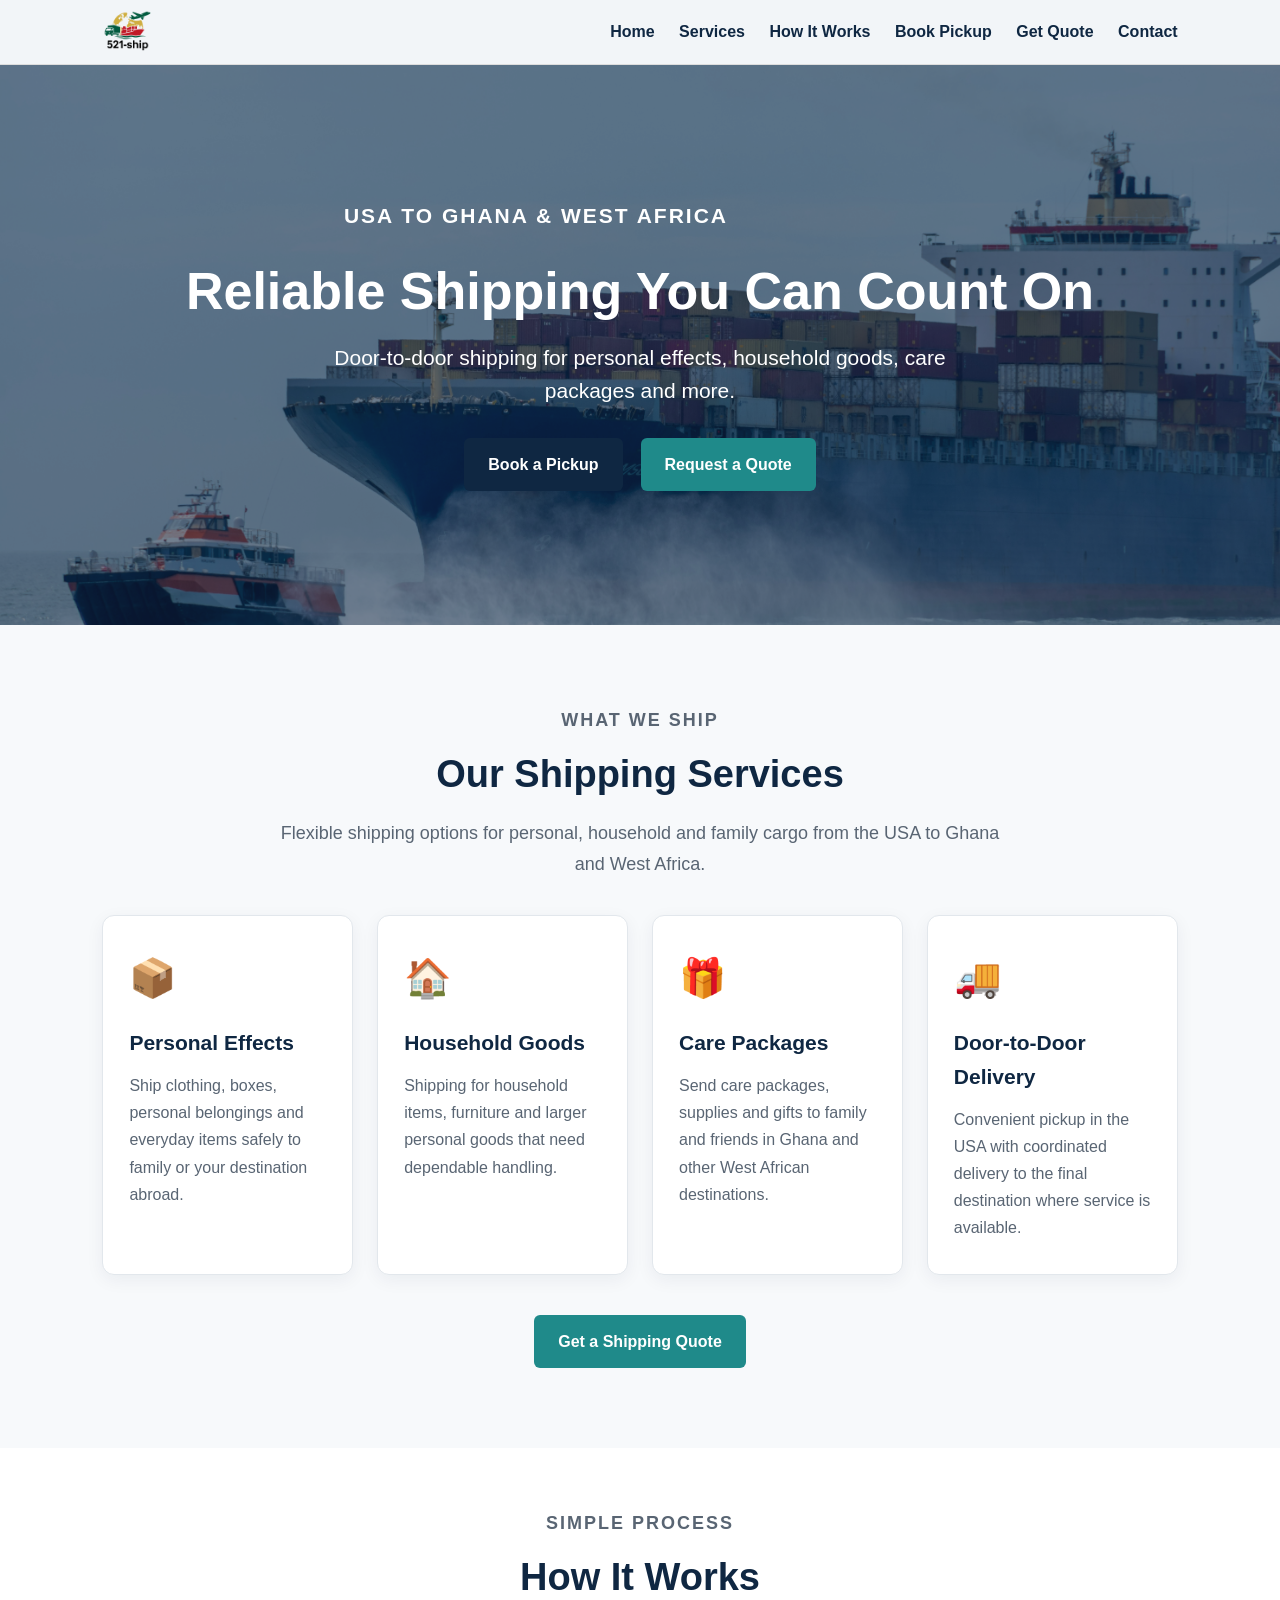
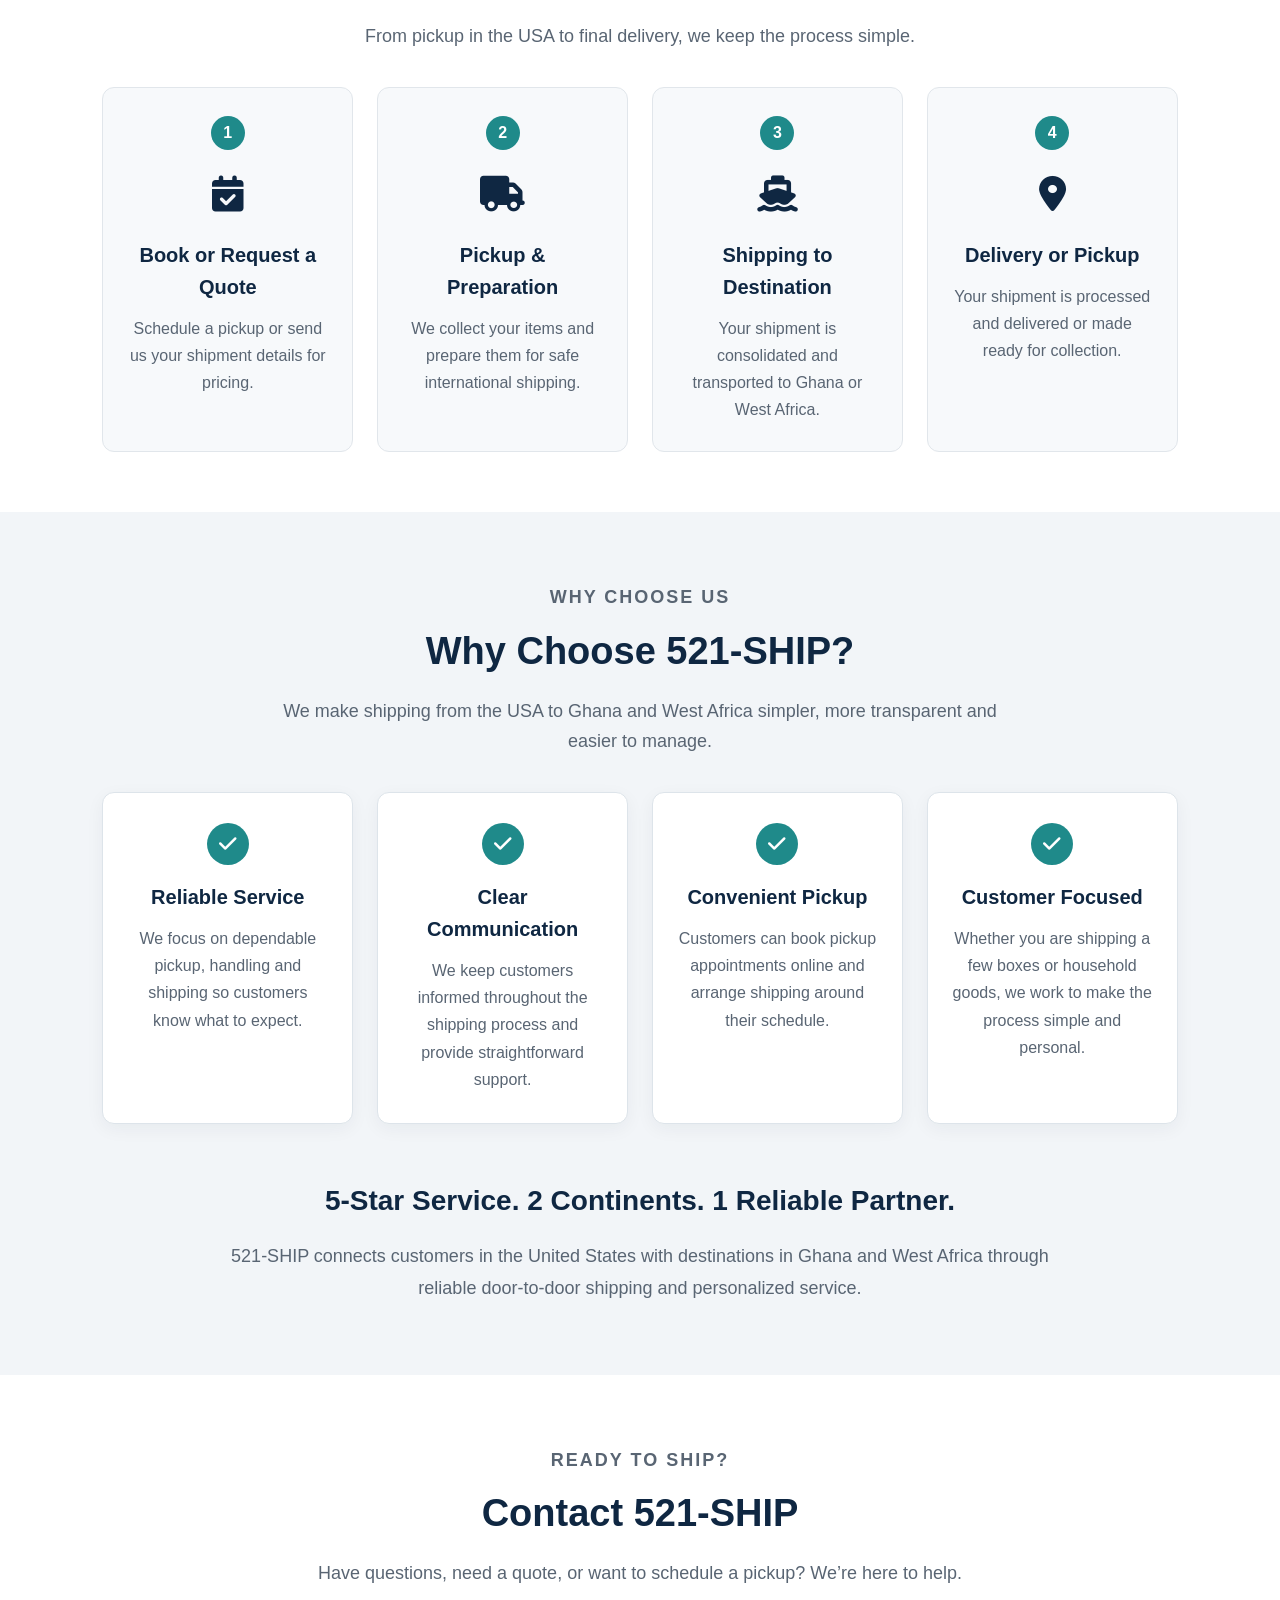
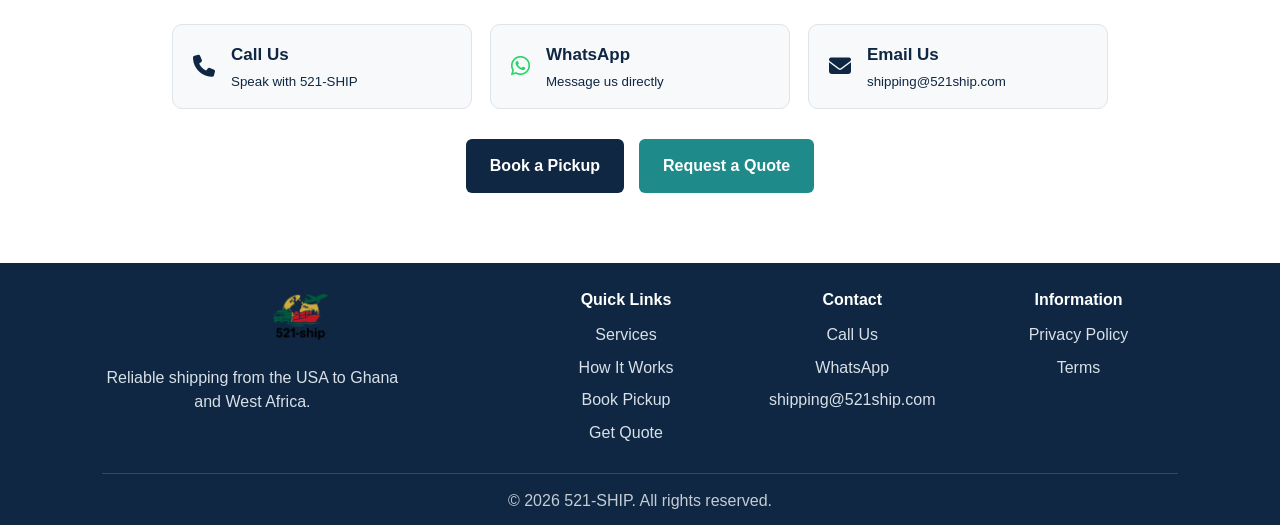
==== commit a6ee9e59: "Update index.html" ====
--- a/index.html
+++ b/index.html
@@ -389,6 +389,6 @@
     </div>
 
 </footer>
-
+<script src="js/main.js"></script>
 </body>
 </html>
--- a/css/style.css
+++ b/css/style.css
@@ -592,58 +592,83 @@
     color: #0f2742;
 }
 
+.menu-toggle {
+    display: none;
+    background: none;
+    border: none;
+    color: #0f2742;
+    font-size: 24px;
+    cursor: pointer;
+}
 
 @media (max-width: 700px) {
 
-header {
-    padding: 8px 14px;
-    gap: 8px;
-}
-
-.site-logo {
-    height: 42px;
-}
-
-nav {
-    display: flex;
-    flex-wrap: wrap;
-    justify-content: center;
-    gap: 8px 12px;
-}
-
-nav a {
-    margin: 0;
-    font-size: 13px;
-}
-
-.hero {
-    min-height: 430px;
-    padding: 50px 18px;
-}
-
-.hero h2 {
-    font-size: 30px;
-    line-height: 1.15;
-}
-
-.hero-text {
-    font-size: 16px;
-    line-height: 1.5;
-}
-
-.hero-kicker {
-    font-size: 12px;
-    letter-spacing: 1.5px;
-}
-
-.button-group {
-    gap: 10px;
-}
-
-.btn {
-    padding: 12px 18px;
-    font-size: 14px;
-}
+    header {
+        padding: 8px 18px;
+        gap: 8px;
+        flex-direction: row;
+        justify-content: space-between;
+        align-items: center;
+    }
+
+    .site-logo {
+        height: 46px;
+    }
+
+    .menu-toggle {
+        display: block;
+    }
+
+    .main-nav {
+        display: none;
+        width: 100%;
+        flex-direction: column;
+        align-items: center;
+        gap: 0;
+        padding: 12px 0;
+    }
+
+    .main-nav.active {
+        display: flex;
+    }
+
+    .main-nav a {
+        width: 100%;
+        text-align: center;
+        padding: 10px;
+        margin: 0;
+        font-size: 15px;
+    }
+
+    .hero {
+        min-height: 410px;
+        padding: 45px 18px;
+    }
+
+    .hero h2 {
+        font-size: 28px;
+        line-height: 1.15;
+    }
+
+    .hero-text {
+        font-size: 16px;
+        line-height: 1.5;
+    }
+
+    .hero-kicker {
+        font-size: 12px;
+        letter-spacing: 1.5px;
+    }
+
+    .button-group {
+        gap: 10px;
+    }
+
+    .btn {
+        padding: 12px 18px;
+        font-size: 14px;
+    }
+
     .how-grid {
         grid-template-columns: 1fr;
     }
@@ -651,25 +676,20 @@
     .how-section {
         padding: 60px 20px;
     }
-    
 
     .services-grid {
-    grid-template-columns: 1fr;
-}
-
-.services-section {
-    padding: 60px 20px;
-}
-
-.section-heading h2 {
-    font-size: 30px;
-}
-
-
-    .hero p {
-        font-size: 18px;
-    }
-.why-grid {
+        grid-template-columns: 1fr;
+    }
+
+    .services-section {
+        padding: 60px 20px;
+    }
+
+    .section-heading h2 {
+        font-size: 30px;
+    }
+
+    .why-grid {
         grid-template-columns: 1fr;
     }
 
@@ -681,20 +701,20 @@
         font-size: 24px;
     }
 
-.contact-actions {
-    grid-template-columns: 1fr;
-}
-
-.contact-section {
-    padding: 60px 20px;
-}
-
-.footer-grid {
-    grid-template-columns: 1fr;
-    gap: 30px;
-}
-
-.site-footer {
-    padding: 45px 20px 20px;
-}   
-}
+    .contact-actions {
+        grid-template-columns: 1fr;
+    }
+
+    .contact-section {
+        padding: 60px 20px;
+    }
+
+    .footer-grid {
+        grid-template-columns: 1fr;
+        gap: 30px;
+    }
+
+    .site-footer {
+        padding: 45px 20px 20px;
+    }
+}
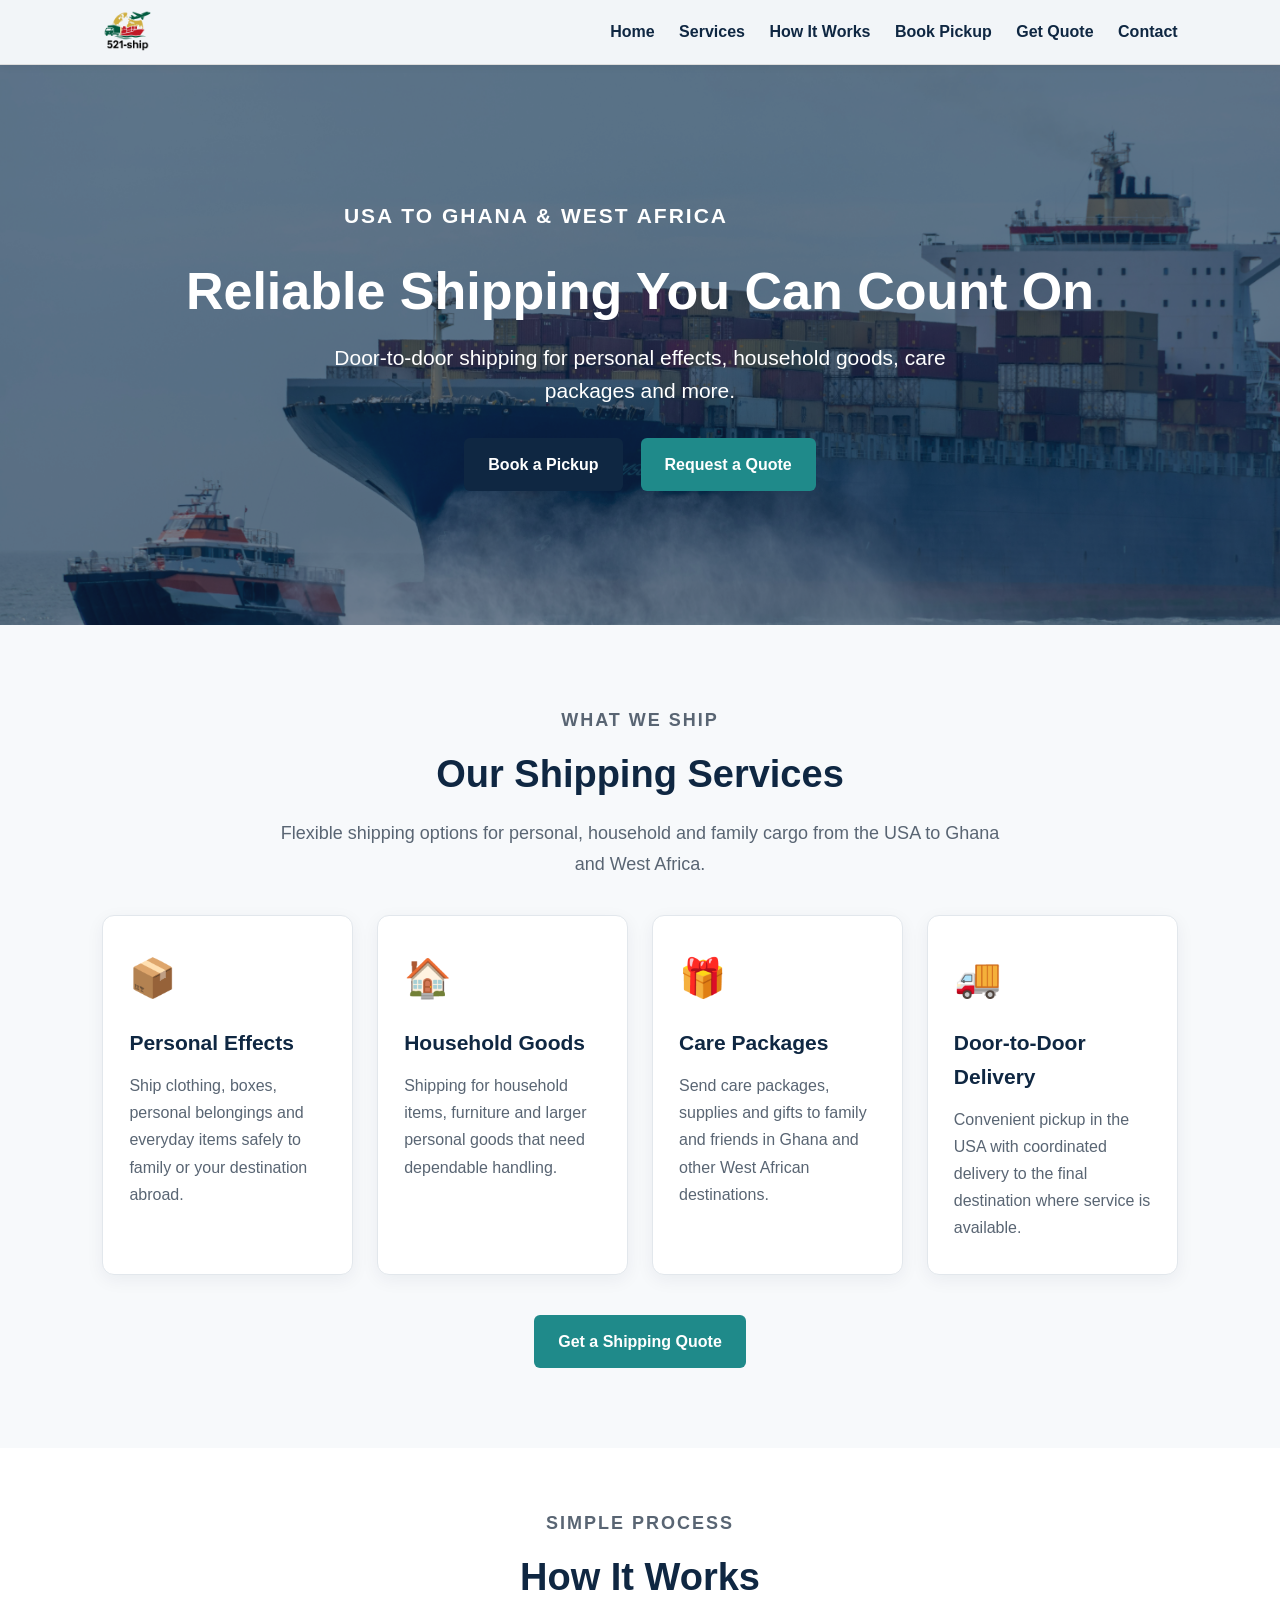
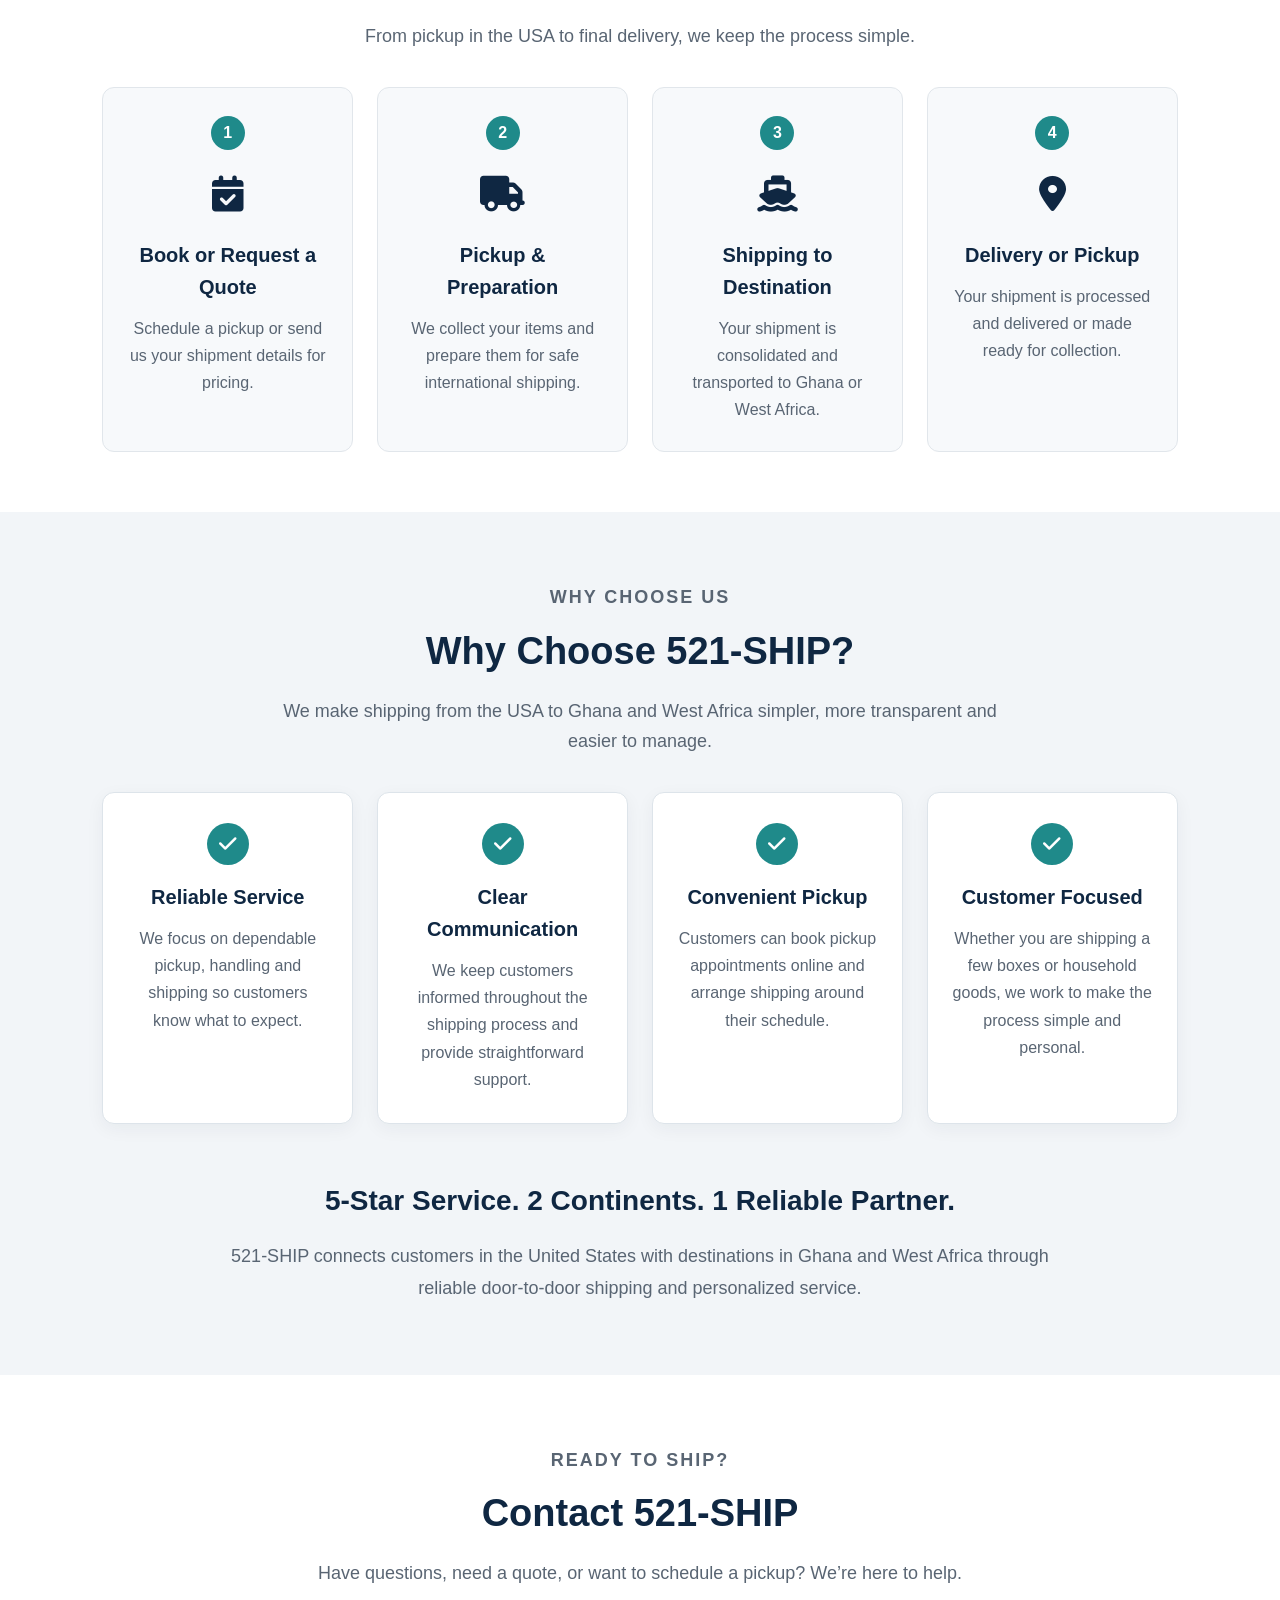
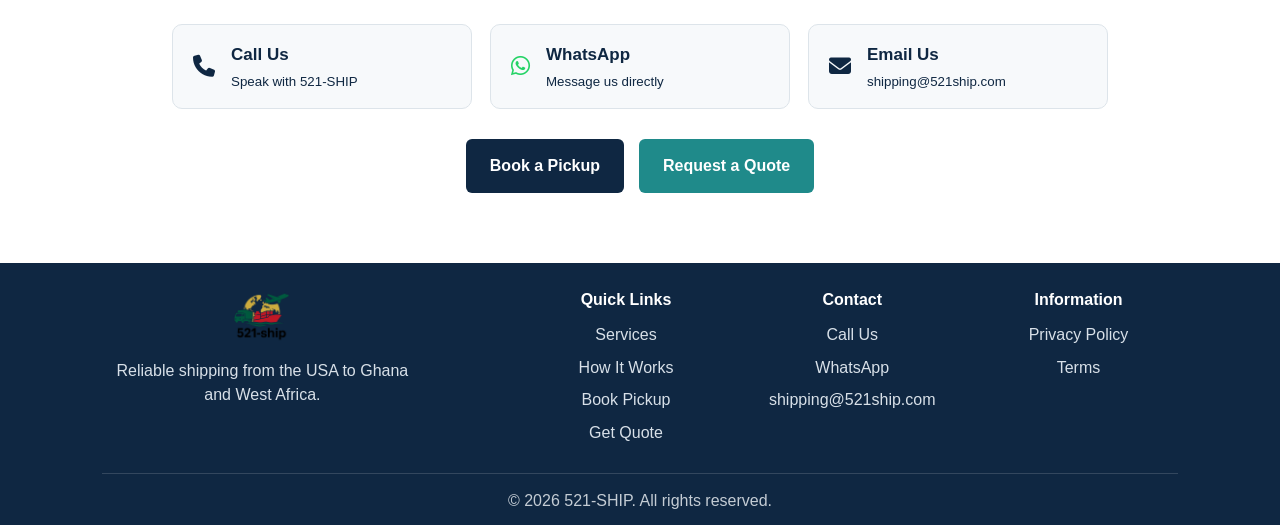
==== commit 042d39c2: "Update index.html" ====
--- a/index.html
+++ b/index.html
@@ -35,7 +35,7 @@
 </button>
 
 <nav class="main-nav">
-    <a href="index.html#home">Home</a>
+    <a href="index.html">Home</a>
     <a href="index.html#services">Services</a>
     <a href="index.html#how-it-works">How It Works</a>
     <a href="booking.html">Book Pickup</a>
--- a/css/style.css
+++ b/css/style.css
@@ -37,6 +37,9 @@
     gap: 15px;
     border-bottom: 1px solid #dddddd;
     box-shadow: 0 2px 8px rgba(0,0,0,0.05);
+    position: sticky;
+    top: 0;
+    z-index: 1000;
 }
 
  h1 {
@@ -456,16 +459,23 @@
 }
 
 .footer-logo {
+    display: block;
     height: 62px;
     width: auto;
-    margin-bottom: 10px;
+    margin: 0 auto 10px;
+}
+
+.footer-brand {
+    max-width: 320px;
+    text-align: center;
 }
 
 .footer-brand p {
-    max-width: 300px;
+    max-width: 320px;
+    margin: 0;
     line-height: 1.5;
     color: #d8e0e8;
-    margin: 0;
+    text-align: center;
 }
 
 .footer-links h3 {
@@ -600,6 +610,12 @@
     font-size: 24px;
     cursor: pointer;
 }
+
+.main-nav.active {
+    max-height: calc(100dvh - 70px);
+    overflow-y: auto;
+}
+
 
 @media (max-width: 700px) {
 
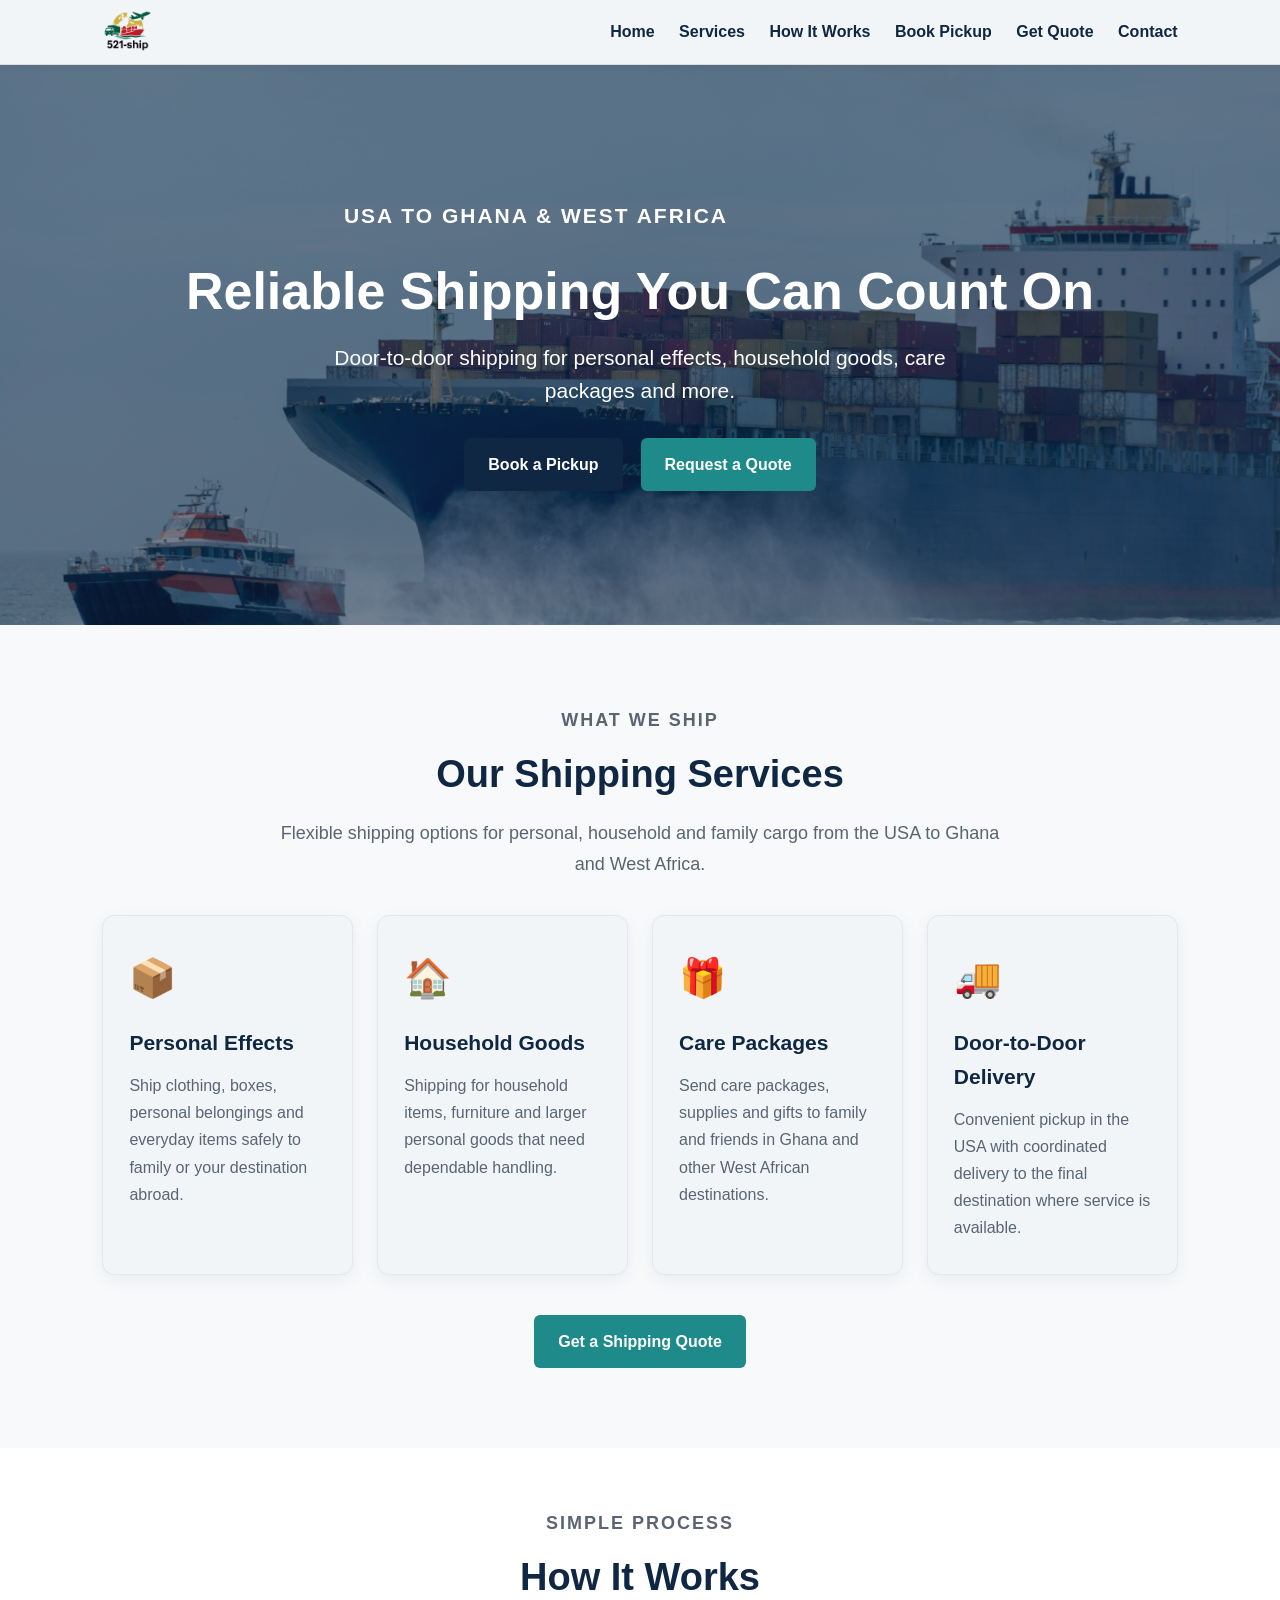
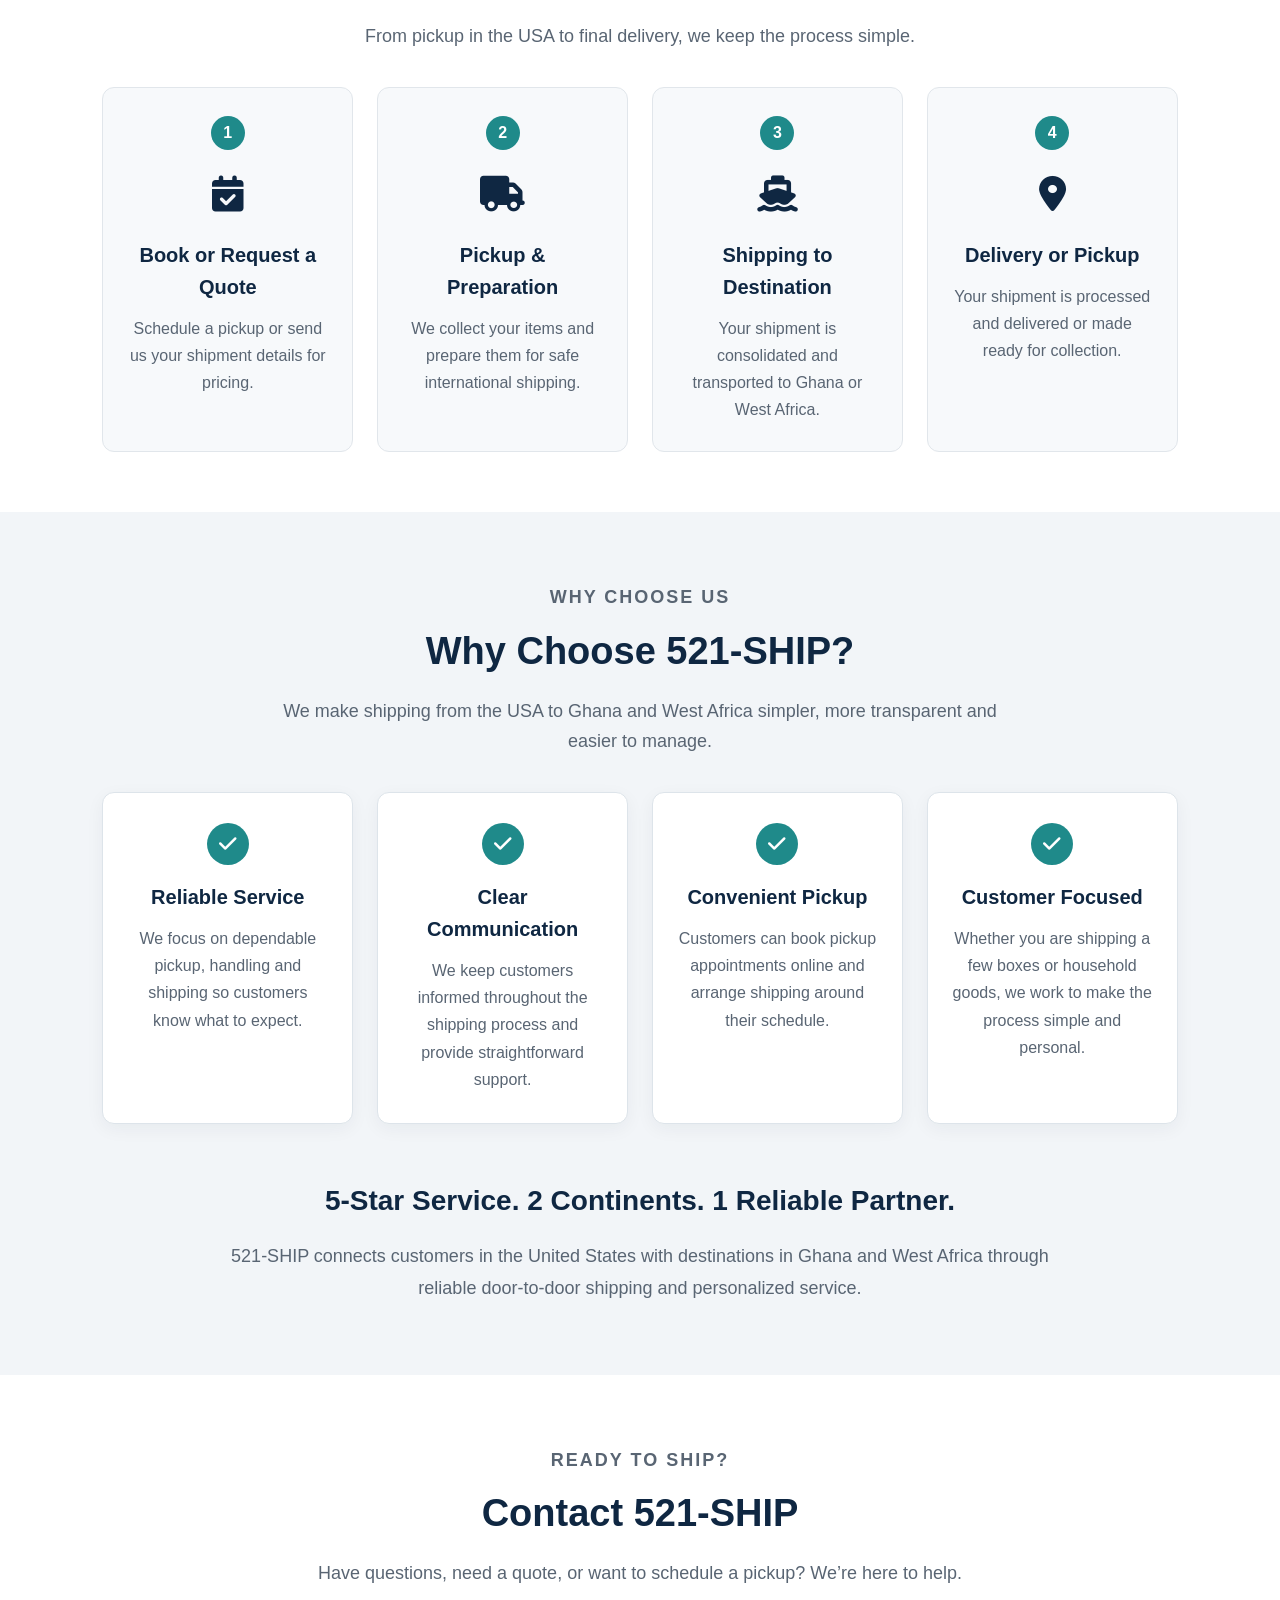
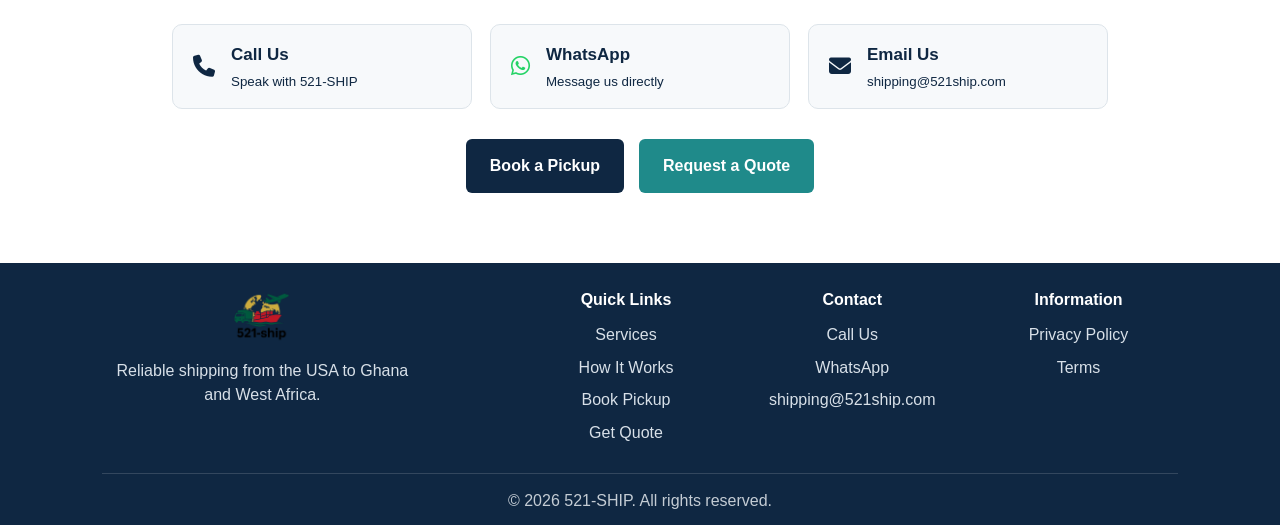
==== commit b8e89dd8: "Update index.html" ====
--- a/index.html
+++ b/index.html
@@ -390,5 +390,19 @@
 
 </footer>
 <script src="js/main.js"></script>
+    
+        <!--Start of Tawk.to Script-->
+<script type="text/javascript">
+var Tawk_API=Tawk_API||{}, Tawk_LoadStart=new Date();
+(function(){
+var s1=document.createElement("script"),s0=document.getElementsByTagName("script")[0];
+s1.async=true;
+s1.src='https://embed.tawk.to/6ae0e93e7edb8f3474531093/1k5v8u7ib';
+s1.charset='UTF-8';
+s1.setAttribute('crossorigin','*');
+s0.parentNode.insertBefore(s1,s0);
+})();
+</script>
+<!--End of Tawk.to Script-->
 </body>
 </html>
--- a/css/style.css
+++ b/css/style.css
@@ -148,7 +148,7 @@
 }
 
 .services-section {
-    background: #f7f9fb;
+    background: #F7F9FB;
     padding: 80px 8%;
 }
 
@@ -257,7 +257,7 @@
 }
 
 .service-card {
-    background: white;
+    background: #F2F5F8;
     border-radius: 12px;
     padding: 32px 26px;
     border: 1px solid #e2e7ec;
@@ -616,9 +616,175 @@
     overflow-y: auto;
 }
 
+html {
+    scroll-behavior: smooth;
+    }
+
+#services,
+#how-it-works,
+#about,
+#contact {
+    scroll-margin-top: 0;
+}
+
+/* 521-SHIP QUOTE FORM */
+
+.quote-form {
+    max-width: 850px;
+    margin: 30px auto;
+    padding: 35px;
+    background: #ffffff;
+    border: 1px solid #e0e7ed;
+    border-radius: 14px;
+    box-shadow: 0 8px 30px rgba(15,39,66,0.07);
+}
+
+.quote-grid {
+    display: grid;
+    grid-template-columns: repeat(2, minmax(0, 1fr));
+    gap: 24px;
+}
+
+.form-group {
+    display: flex;
+    flex-direction: column;
+    gap: 8px;
+    min-width: 0;
+}
+
+.form-group label {
+    font-size: 14px;
+    font-weight: 600;
+    color: #0f2742;
+}
+
+.form-group input,
+.form-group textarea {
+    width: 100%;
+    padding: 14px;
+    border: 1px solid #ccd6df;
+    border-radius: 8px;
+    font: inherit;
+    font-size: 15px;
+    background: #f9fbfc;
+    color: #0f2742;
+}
+
+.form-group input:focus,
+.form-group textarea:focus {
+    outline: none;
+    border-color: #1F8A8A;
+    box-shadow: 0 0 0 3px rgba(31,138,138,0.15);
+    background: white;
+}
+
+.form-group textarea {
+    resize: vertical;
+}
+
+.full-width {
+    grid-column: 1 / -1;
+}
+
+.quote-submit {
+    display: flex;
+    justify-content: flex-end;
+    margin-top: 28px;
+}
+
+.quote-button {
+    display: inline-flex;
+    align-items: center;
+    justify-content: center;
+    gap: 12px;
+    padding: 15px 26px;
+    background: #1F8A8A;
+    color: white;
+    border: none;
+    border-radius: 8px;
+    font-size: 16px;
+    font-weight: 600;
+    cursor: pointer;
+}
+
+.quote-button:hover {
+    background: #176b6b;
+}
+
+.shipping-choices {
+    display: grid;
+    grid-template-columns: repeat(2, 1fr);
+    gap: 12px;
+    margin-top: 8px;
+}
+
+.shipping-choice {
+    display: flex;
+    align-items: center;
+    gap: 12px;
+    padding: 16px;
+    border: 1px solid #ccd6df;
+    border-radius: 8px;
+    background: #f9fbfc;
+    cursor: pointer;
+}
+
+.shipping-choice:has(input:checked) {
+    border-color: #1F8A8A;
+    background: #edf7f7;
+}
+
+.shipping-choice input {
+    width: 18px;
+    height: 18px;
+    flex-shrink: 0;
+    accent-color: #1F8A8A;
+}
+
+.other-shipping-details {
+    display: flex;
+    flex-direction: column;
+    gap: 10px;
+    margin-top: 15px;
+}
+
+.other-shipping-details[hidden] {
+    display: none;
+}
+
 
 @media (max-width: 700px) {
 
+    .shipping-choices {
+    grid-template-columns: 1fr;
+}
+
+    #services,
+#how-it-works,
+#about,
+#contact {
+    scroll-margin-top: 58px;
+}
+--
+.quote-form {
+    padding: 22px 18px;
+}
+
+.quote-grid {
+    grid-template-columns: 1fr;
+    gap: 18px;
+}
+
+.full-width {
+    grid-column: auto;
+}
+
+.quote-button {
+    width: 100%;
+}
+
+--
+ 
     header {
         padding: 8px 18px;
         gap: 8px;
